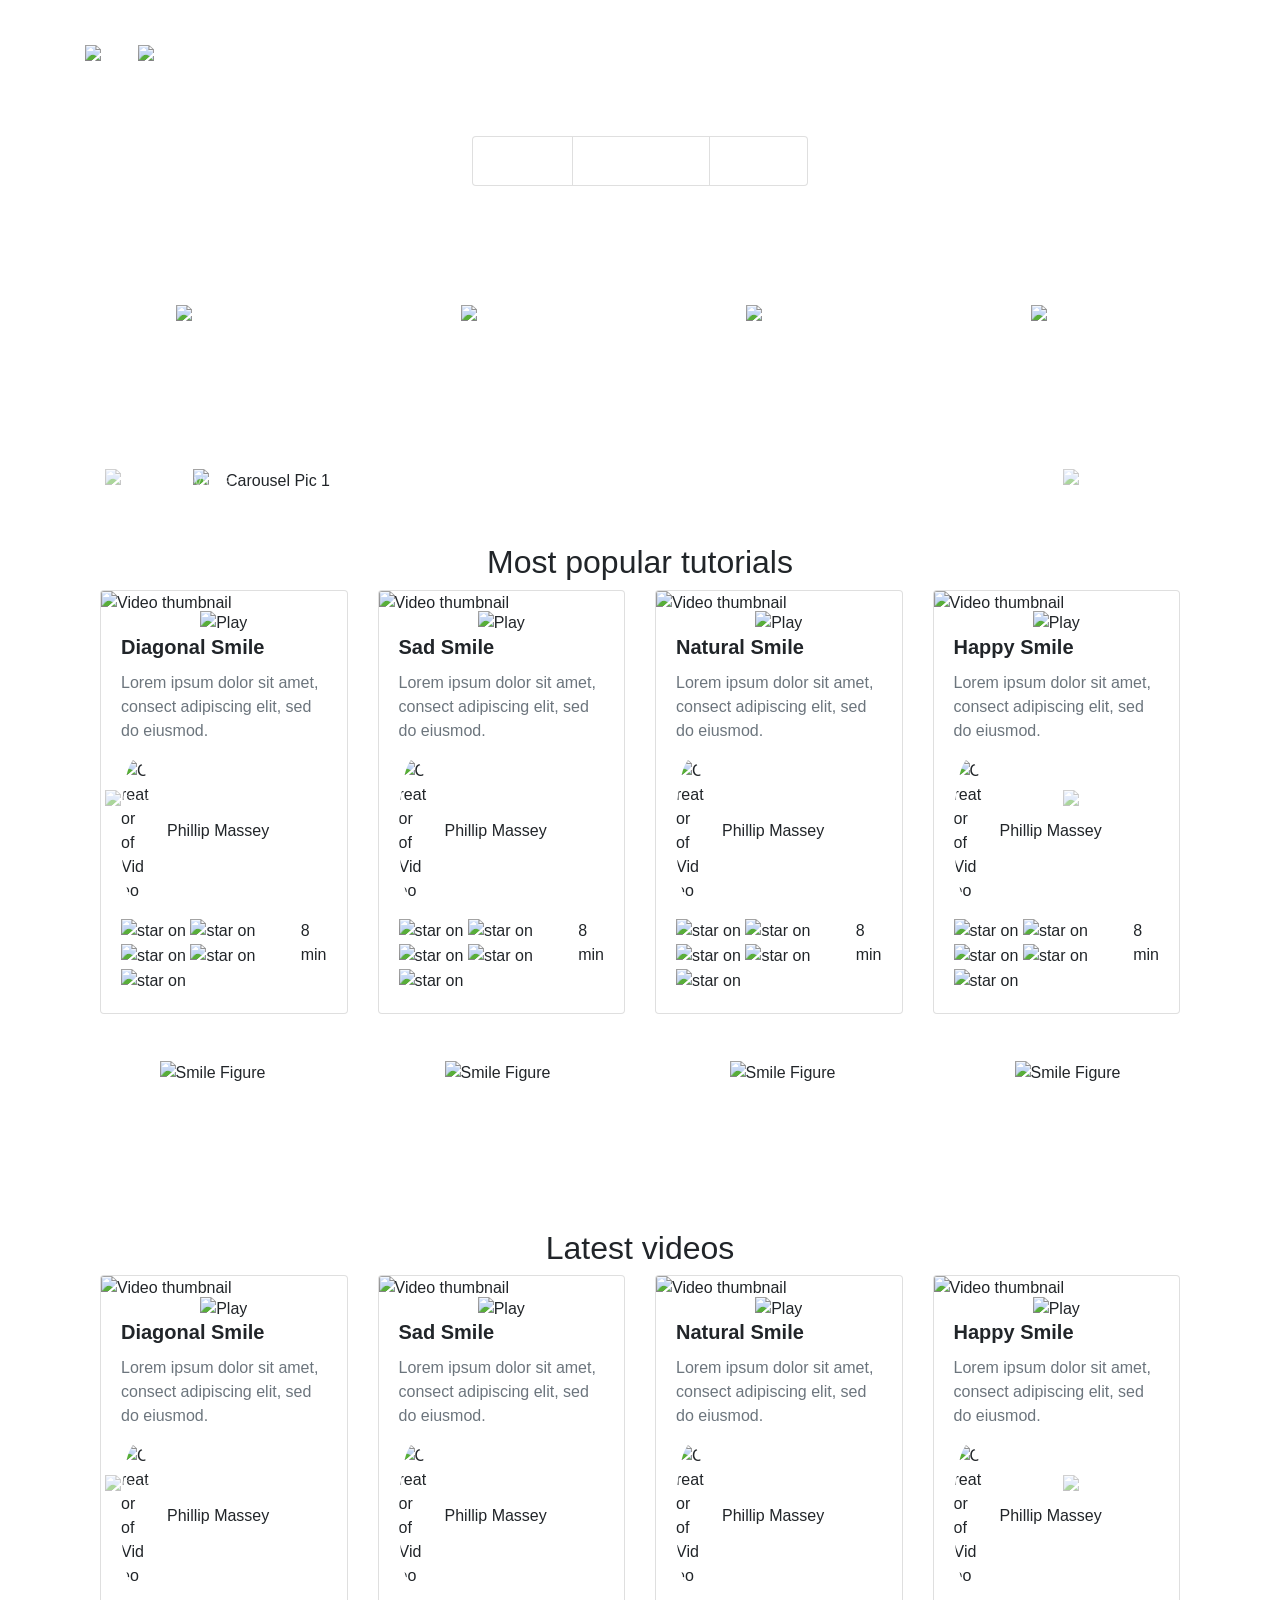
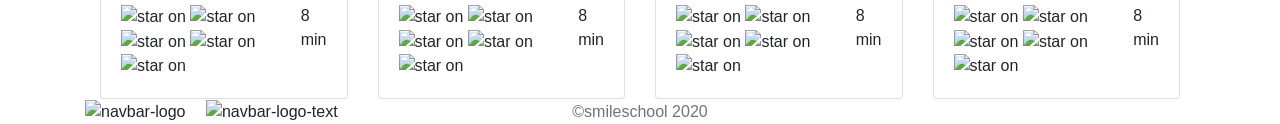
==== homepage.html @ 3b8c7488 "added scripts.js and loader" ====
<!DOCTYPE html>
<html lang="en">
  <head>
    <meta charset="UTF-8" />
    <meta name="viewport" content="width=device-width, initial-scale=1.0" />
    <title>holberton-smiling</title>
    <!-- Custom and Font Styles  -->
    <link rel="stylesheet" href="styles.css" />
    <link rel="stylesheet" href="font-style.css" />
    <link rel="icon" href="images/favicon.ico" type="image/x-icon" />
    <!-- Google Fonts -->
    <link
      href="https://fonts.googleapis.com/css?family=Source+Sans+Pro&display=swap"
      rel="stylesheet"
    />
    <link
      href="https://fonts.googleapis.com/css?family=Coiny&display=swap"
      rel="stylesheet"
    />

    <!-- Bootstrap -->
    <script
      src="https://code.jquery.com/jquery-3.4.1.min.js"
      integrity="sha256-CSXorXvZcTkaix6Yvo6HppcZGetbYMGWSFlBw8HfCJo="
      crossorigin="anonymous"
    ></script>
    <script
      src="https://stackpath.bootstrapcdn.com/bootstrap/4.4.1/js/bootstrap.min.js"
      integrity="sha384-wfSDF2E50Y2D1uUdj0O3uMBJnjuUD4Ih7YwaYd1iqfktj0Uod8GCExl3Og8ifwB6"
      crossorigin="anonymous"
    ></script>
    <script
      src="https://cdnjs.cloudflare.com/ajax/libs/popper.js/1.12.9/umd/popper.min.js"
      integrity="sha384-ApNbgh9B+Y1QKtv3Rn7W3mgPxhU9K/ScQsAP7hUibX39j7fakFPskvXusvfa0b4Q"
      crossorigin="anonymous"
    ></script>
    <script
      src="sripts.js"
    ></script>

    <link
      rel="stylesheet"
      href="https://stackpath.bootstrapcdn.com/bootstrap/4.4.1/css/bootstrap.min.css"
      integrity="sha384-Vkoo8x4CGsO3+Hhxv8T/Q5PaXtkKtu6ug5TOeNV6gBiFeWPGFN9MuhOf23Q9Ifjh"
      crossorigin="anonymous"
    />
  </head>
  <body class="body">
    <header class="header">
      <div class="container">
        <nav class="navbar navbar-expand-sm navbar-dark pt-4 px-0">
          <button
            class="navbar-toggler border-0 align-self-start mt-3"
            type="button"
            data-toggle="collapse"
            data-target="#navbarNav"
            aria-controls="navbarNav"
            aria-expanded="false"
            aria-label="Toggle navigation"
          >
            <span class="navbar-line1"></span>
            <span class="navbar-line2 my-1"></span>
            <span class="navbar-line3"></span>
          </button>
          <a
            class="navbar-brand mx-auto d-flex flex-column flex-sm-row align-items-center mt-3"
            href="homepage.html"
          >
            <img
              src="images/smile_off.png"
              alt="navbar-logo"
              width="37px"
              class="mr-4 mb-3 mb-sm-0 mr-sm-3 img-fluid"
            />
            <img
              src="images/logo.png"
              alt="navbar-logo-text"
              width="114px"
              class="mr-4 img-fluid"
            />
          </a>
          <div class="collapse navbar-collapse text-center mt-3" id="navbarNav">
            <ul class="navbar-nav ml-auto font-weight-bold">
              <li class="nav-item">
                <a class="nav-link text-white px-1" href="courses.html"
                  >COURSES</a
                >
              </li>
              <li class="nav-item px-0 px-sm-5 py-2 py-sm-0">
                <a class="nav-link text-white px-1" href="pricing.html"
                  >PRICING</a
                >
              </li>
              <li class="nav-item">
                <a class="nav-link text-white px-1" href="#">LOGIN</a>
              </li>
            </ul>
          </div>
        </nav>

        <section class="hero text-center text-white">
          <h1 class="font-weight-bold my-0">Get schooled</h1>
          <ul
            class="list-group list-group-horizontal justify-content-center font-weight-bold pb-4"
          >
            <li class="list-group-item">SMILES</li>
            <li class="list-group-item px-5">GRIN</li>
            <li class="list-group-item">LAUGH</li>
          </ul>
          <button class="btn btn-smile text-white mt-3">
            REGISTER FOR FREE
          </button>
          <p class="hero-learn font-weight-bold">
            <span>Learn</span> from the pros
          </p>
          <div class="row pros">
            <div class="col-6 col-md-3 pro1">
              <img src="images/profile_1.jpg" alt="profile 1" />
              <h3>Phillip Massey</h3>
              <span>« Smile of the year »</span>
              <span>2018 - 2019</span>
            </div>
            <div class="col-6 col-md-3 pro2">
              <img src="images/profile_2.jpg" alt="profile 2" />
              <h3>Nannie Lawrence</h3>
              <span>Best « little smile »</span>
              <span>2017</span>
            </div>
            <div class="col-6 col-md-3 pro3">
              <img src="images/profile_3.jpg" alt="profile 3" />
              <h3>Bruce Walters</h3>
              <span>Best « Friend Smile »</span>
              <span>live performance 2019</span>
            </div>
            <div class="col-6 col-md-3 pro4">
              <img src="images/profile_4.jpg" alt="profile 4" />
              <h3>Henry Hughes</h3>
              <span>« 24h smiles » winner</span>
              <span>2016 - 2019</span>
            </div>
          </div>
        </section>
      </div>
    </header>
    <main class="main">
      <section class="quotes section d-flex align-items-center">
        <div class="container">
          <div class="loader"></div>
          <div
            id="carouselExampleControls"
            class="carousel slide"
            data-ride="carousel"
          >
            <div class="carousel-inner">
              <div class="carousel-item active">
                <div class="row mx-auto align-items-center">
                  <div class="col-12 col-sm-2 col-lg-2 offset-lg-1 text-center">
                    <img
                      src="images/profile_5.jpg"
                      class="d-block align-self-center"
                      alt="Carousel Pic 1"
                    />
                  </div>
                  <div class="col-12 col-sm-7 offset-sm-2 col-lg-9 offset-lg-0">
                    <div class="quote-text">
                      <p class="text-white">
                        « Those tutorials are concise and go straight to the
                        point. I can’t think of a better place to learn smiling.
                        And it’s so fun!
                      </p>
                      <h4 class="text-white font-weight-bold">Person Name</h4>
                      <span class="text-white">weather presenter</span>
                    </div>
                  </div>
                </div>
              </div>
              <div class="carousel-item">
                <div class="row mx-auto align-items-center">
                  <div class="col-12 col-sm-2 col-lg-2 offset-lg-1 text-center">
                    <img
                      src="images/profile_5.jpg"
                      class="d-block align-self-center"
                      alt="Carousel Pic 1"
                    />
                  </div>
                  <div class="col-12 col-sm-7 offset-sm-2 col-lg-9 offset-lg-0">
                    <div class="quote-text">
                      <p class="text-white">
                        « Those tutorials are concise and go straight to the
                        point. I can’t think of a better place to learn smiling.
                        And it’s so fun!
                      </p>
                      <h4 class="text-white font-weight-bold">Person Name</h4>
                      <span class="text-white">weather presenter</span>
                    </div>
                  </div>
                </div>
              </div>
              <div class="carousel-item">
                <div class="row mx-auto align-items-center">
                  <div class="col-12 col-sm-2 col-lg-2 offset-lg-1 text-center">
                    <img
                      src="images/profile_5.jpg"
                      class="d-block align-self-center"
                      alt="Carousel Pic 1"
                    />
                  </div>
                  <div class="col-12 col-sm-7 offset-sm-2 col-lg-9 offset-lg-0">
                    <div class="quote-text">
                      <p class="text-white">
                        « Those tutorials are concise and go straight to the
                        point. I can’t think of a better place to learn smiling.
                        And it’s so fun!
                      </p>
                      <h4 class="text-white font-weight-bold">Person Name</h4>
                      <span class="text-white">weather presenter</span>
                    </div>
                  </div>
                </div>
              </div>
            </div>
            <a
              class="carousel-control-prev arrow-left"
              href="#carouselExampleControls"
              role="button"
              data-slide="prev"
            >
              <img
                src="images/arrow_white_left.png"
                alt="Quote Previous"
                aria-hidden="true"
              />
              <span class="sr-only">Previous</span>
            </a>
            <a
              class="carousel-control-next arrow-right"
              href="#carouselExampleControls"
              role="button"
              data-slide="next"
            >
              <img
                src="images/arrow_white_right.png"
                alt="Quote Next"
                aria-hidden="true"
              />
              <span class="sr-only">Next</span>
            </a>
          </div>
        </div>
      </section>
      <section class="popular section d-flex align-items-center">
        <div class="container">
          <header class="section-header">
            <h2 class="text-center">
              Most
              <span class="main-color">popular</span> tutorials
            </h2>
          </header>
          <div
            id="carouselExampleControls2"
            class="carousel slide"
            data-ride="carousel"
          >
            <div class="carousel-inner">
              <div class="carousel-item active">
                <div class="row align-items-center mx-auto">
                  <div
                    class="col-12 col-sm-6 col-md-6 col-lg-3 d-flex justify-content-center justify-content-md-end justify-content-lg-center"
                  >
                    <div class="card">
                      <img
                        src="images/thumbnail_4.jpg"
                        class="card-img-top"
                        alt="Video thumbnail"
                      />
                      <div class="card-img-overlay text-center">
                        <img
                          src="images/play.png"
                          alt="Play"
                          width="64px"
                          class="align-self-center play-overlay"
                        />
                      </div>
                      <div class="card-body">
                        <h5 class="card-title font-weight-bold">
                          Diagonal Smile
                        </h5>
                        <p class="card-text text-muted">
                          Lorem ipsum dolor sit amet, consect adipiscing elit,
                          sed do eiusmod.
                        </p>
                        <div class="creator d-flex align-items-center">
                          <img
                            src="images/profile_1.jpg"
                            alt="Creator of
                            Video"
                            width="30px"
                            class="rounded-circle"
                          />
                          <h6 class="pl-3 m-0 main-color">Phillip Massey</h6>
                        </div>
                        <div class="info pt-3 d-flex justify-content-between">
                          <div class="rating">
                            <img
                              src="images/star_on.png"
                              alt="star on"
                              width="15px"
                            />
                            <img
                              src="images/star_on.png"
                              alt="star on"
                              width="15px"
                            />
                            <img
                              src="images/star_on.png"
                              alt="star on"
                              width="15px"
                            />
                            <img
                              src="images/star_on.png"
                              alt="star on"
                              width="15px"
                            />
                            <img
                              src="images/star_off.png"
                              alt="star on"
                              width="15px"
                            />
                          </div>
                          <span class="main-color">8 min</span>
                        </div>
                      </div>
                    </div>
                  </div>
                  <div
                    class="col-sm-6 col-md-6 col-lg-3 d-none d-sm-flex justify-content-md-start justify-content-lg-center"
                  >
                    <div class="card">
                      <img
                        src="images/thumbnail_3.jpg"
                        class="card-img-top"
                        alt="Video thumbnail"
                      />
                      <div class="card-img-overlay text-center">
                        <img
                          src="images/play.png"
                          alt="Play"
                          width="64px"
                          class="align-self-center play-overlay"
                        />
                      </div>
                      <div class="card-body">
                        <h5 class="card-title font-weight-bold">Sad Smile</h5>
                        <p class="card-text text-muted">
                          Lorem ipsum dolor sit amet, consect adipiscing elit,
                          sed do eiusmod.
                        </p>
                        <div class="creator d-flex align-items-center">
                          <img
                            src="images/profile_1.jpg"
                            alt="Creator of
                            Video"
                            width="30px"
                            class="rounded-circle"
                          />
                          <h6 class="pl-3 m-0 main-color">Phillip Massey</h6>
                        </div>
                        <div class="info pt-3 d-flex justify-content-between">
                          <div class="rating">
                            <img
                              src="images/star_on.png"
                              alt="star on"
                              width="15px"
                            />
                            <img
                              src="images/star_on.png"
                              alt="star on"
                              width="15px"
                            />
                            <img
                              src="images/star_on.png"
                              alt="star on"
                              width="15px"
                            />
                            <img
                              src="images/star_on.png"
                              alt="star on"
                              width="15px"
                            />
                            <img
                              src="images/star_off.png"
                              alt="star on"
                              width="15px"
                            />
                          </div>
                          <span class="main-color">8 min</span>
                        </div>
                      </div>
                    </div>
                  </div>
                  <div class="col-md-3 d-none d-lg-flex justify-content-center">
                    <div class="card">
                      <img
                        src="images/thumbnail_1.jpg"
                        class="card-img-top"
                        alt="Video thumbnail"
                      />
                      <div class="card-img-overlay text-center">
                        <img
                          src="images/play.png"
                          alt="Play"
                          width="64px"
                          class="align-self-center play-overlay"
                        />
                      </div>
                      <div class="card-body">
                        <h5 class="card-title font-weight-bold">
                          Natural Smile
                        </h5>
                        <p class="card-text text-muted">
                          Lorem ipsum dolor sit amet, consect adipiscing elit,
                          sed do eiusmod.
                        </p>
                        <div class="creator d-flex align-items-center">
                          <img
                            src="images/profile_1.jpg"
                            alt="Creator of
                            Video"
                            width="30px"
                            class="rounded-circle"
                          />
                          <h6 class="pl-3 m-0 main-color">Phillip Massey</h6>
                        </div>
                        <div class="info pt-3 d-flex justify-content-between">
                          <div class="rating">
                            <img
                              src="images/star_on.png"
                              alt="star on"
                              width="15px"
                            />
                            <img
                              src="images/star_on.png"
                              alt="star on"
                              width="15px"
                            />
                            <img
                              src="images/star_on.png"
                              alt="star on"
                              width="15px"
                            />
                            <img
                              src="images/star_on.png"
                              alt="star on"
                              width="15px"
                            />
                            <img
                              src="images/star_off.png"
                              alt="star on"
                              width="15px"
                            />
                          </div>
                          <span class="main-color">8 min</span>
                        </div>
                      </div>
                    </div>
                  </div>
                  <div class="col-md-3 d-none d-lg-flex justify-content-center">
                    <div class="card">
                      <img
                        src="images/thumbnail_2.jpg"
                        class="card-img-top"
                        alt="Video thumbnail"
                      />
                      <div class="card-img-overlay text-center">
                        <img
                          src="images/play.png"
                          alt="Play"
                          width="64px"
                          class="align-self-center play-overlay"
                        />
                      </div>
                      <div class="card-body">
                        <h5 class="card-title font-weight-bold">Happy Smile</h5>
                        <p class="card-text text-muted">
                          Lorem ipsum dolor sit amet, consect adipiscing elit,
                          sed do eiusmod.
                        </p>
                        <div class="creator d-flex align-items-center">
                          <img
                            src="images/profile_1.jpg"
                            alt="Creator of
                            Video"
                            width="30px"
                            class="rounded-circle"
                          />
                          <h6 class="pl-3 m-0 main-color">Phillip Massey</h6>
                        </div>
                        <div class="info pt-3 d-flex justify-content-between">
                          <div class="rating">
                            <img
                              src="images/star_on.png"
                              alt="star on"
                              width="15px"
                            />
                            <img
                              src="images/star_on.png"
                              alt="star on"
                              width="15px"
                            />
                            <img
                              src="images/star_on.png"
                              alt="star on"
                              width="15px"
                            />
                            <img
                              src="images/star_on.png"
                              alt="star on"
                              width="15px"
                            />
                            <img
                              src="images/star_off.png"
                              alt="star on"
                              width="15px"
                            />
                          </div>
                          <span class="main-color">8 min</span>
                        </div>
                      </div>
                    </div>
                  </div>
                </div>
              </div>
              <div class="carousel-item">
                <div class="row align-items-center mx-auto">
                  <div
                    class="col-12 col-sm-6 col-md-6 col-lg-3 d-flex justify-content-center justify-content-md-end justify-content-lg-center"
                  >
                    <div class="card">
                      <img
                        src="images/thumbnail_4.jpg"
                        class="card-img-top"
                        alt="Video thumbnail"
                      />
                      <div class="card-img-overlay text-center">
                        <img
                          src="images/play.png"
                          alt="Play"
                          width="64px"
                          class="align-self-center play-overlay"
                        />
                      </div>
                      <div class="card-body">
                        <h5 class="card-title font-weight-bold">
                          Diagonal Smile
                        </h5>
                        <p class="card-text text-muted">
                          Lorem ipsum dolor sit amet, consect adipiscing elit,
                          sed do eiusmod.
                        </p>
                        <div class="creator d-flex align-items-center">
                          <img
                            src="images/profile_1.jpg"
                            alt="Creator of
                            Video"
                            width="30px"
                            class="rounded-circle"
                          />
                          <h6 class="pl-3 m-0 main-color">Phillip Massey</h6>
                        </div>
                        <div class="info pt-3 d-flex justify-content-between">
                          <div class="rating">
                            <img
                              src="images/star_on.png"
                              alt="star on"
                              width="15px"
                            />
                            <img
                              src="images/star_on.png"
                              alt="star on"
                              width="15px"
                            />
                            <img
                              src="images/star_on.png"
                              alt="star on"
                              width="15px"
                            />
                            <img
                              src="images/star_on.png"
                              alt="star on"
                              width="15px"
                            />
                            <img
                              src="images/star_off.png"
                              alt="star on"
                              width="15px"
                            />
                          </div>
                          <span class="main-color">8 min</span>
                        </div>
                      </div>
                    </div>
                  </div>
                  <div
                    class="col-sm-6 col-md-6 col-lg-3 d-none d-sm-flex justify-content-md-start justify-content-lg-center"
                  >
                    <div class="card">
                      <img
                        src="images/thumbnail_3.jpg"
                        class="card-img-top"
                        alt="Video thumbnail"
                      />
                      <div class="card-img-overlay text-center">
                        <img
                          src="images/play.png"
                          alt="Play"
                          width="64px"
                          class="align-self-center play-overlay"
                        />
                      </div>
                      <div class="card-body">
                        <h5 class="card-title font-weight-bold">Sad Smile</h5>
                        <p class="card-text text-muted">
                          Lorem ipsum dolor sit amet, consect adipiscing elit,
                          sed do eiusmod.
                        </p>
                        <div class="creator d-flex align-items-center">
                          <img
                            src="images/profile_1.jpg"
                            alt="Creator of
                            Video"
                            width="30px"
                            class="rounded-circle"
                          />
                          <h6 class="pl-3 m-0 main-color">Phillip Massey</h6>
                        </div>
                        <div class="info pt-3 d-flex justify-content-between">
                          <div class="rating">
                            <img
                              src="images/star_on.png"
                              alt="star on"
                              width="15px"
                            />
                            <img
                              src="images/star_on.png"
                              alt="star on"
                              width="15px"
                            />
                            <img
                              src="images/star_on.png"
                              alt="star on"
                              width="15px"
                            />
                            <img
                              src="images/star_on.png"
                              alt="star on"
                              width="15px"
                            />
                            <img
                              src="images/star_off.png"
                              alt="star on"
                              width="15px"
                            />
                          </div>
                          <span class="main-color">8 min</span>
                        </div>
                      </div>
                    </div>
                  </div>
                  <div class="col-md-3 d-none d-lg-flex justify-content-center">
                    <div class="card">
                      <img
                        src="images/thumbnail_1.jpg"
                        class="card-img-top"
                        alt="Video thumbnail"
                      />
                      <div class="card-img-overlay text-center">
                        <img
                          src="images/play.png"
                          alt="Play"
                          width="64px"
                          class="align-self-center play-overlay"
                        />
                      </div>
                      <div class="card-body">
                        <h5 class="card-title font-weight-bold">
                          Natural Smile
                        </h5>
                        <p class="card-text text-muted">
                          Lorem ipsum dolor sit amet, consect adipiscing elit,
                          sed do eiusmod.
                        </p>
                        <div class="creator d-flex align-items-center">
                          <img
                            src="images/profile_1.jpg"
                            alt="Creator of
                            Video"
                            width="30px"
                            class="rounded-circle"
                          />
                          <h6 class="pl-3 m-0 main-color">Phillip Massey</h6>
                        </div>
                        <div class="info pt-3 d-flex justify-content-between">
                          <div class="rating">
                            <img
                              src="images/star_on.png"
                              alt="star on"
                              width="15px"
                            />
                            <img
                              src="images/star_on.png"
                              alt="star on"
                              width="15px"
                            />
                            <img
                              src="images/star_on.png"
                              alt="star on"
                              width="15px"
                            />
                            <img
                              src="images/star_on.png"
                              alt="star on"
                              width="15px"
                            />
                            <img
                              src="images/star_off.png"
                              alt="star on"
                              width="15px"
                            />
                          </div>
                          <span class="main-color">8 min</span>
                        </div>
                      </div>
                    </div>
                  </div>
                  <div class="col-md-3 d-none d-lg-flex justify-content-center">
                    <div class="card">
                      <img
                        src="images/thumbnail_2.jpg"
                        class="card-img-top"
                        alt="Video thumbnail"
                      />
                      <div class="card-img-overlay text-center">
                        <img
                          src="images/play.png"
                          alt="Play"
                          width="64px"
                          class="align-self-center play-overlay"
                        />
                      </div>
                      <div class="card-body">
                        <h5 class="card-title font-weight-bold">Happy Smile</h5>
                        <p class="card-text text-muted">
                          Lorem ipsum dolor sit amet, consect adipiscing elit,
                          sed do eiusmod.
                        </p>
                        <div class="creator d-flex align-items-center">
                          <img
                            src="images/profile_1.jpg"
                            alt="Creator of
                            Video"
                            width="30px"
                            class="rounded-circle"
                          />
                          <h6 class="pl-3 m-0 main-color">Phillip Massey</h6>
                        </div>
                        <div class="info pt-3 d-flex justify-content-between">
                          <div class="rating">
                            <img
                              src="images/star_on.png"
                              alt="star on"
                              width="15px"
                            />
                            <img
                              src="images/star_on.png"
                              alt="star on"
                              width="15px"
                            />
                            <img
                              src="images/star_on.png"
                              alt="star on"
                              width="15px"
                            />
                            <img
                              src="images/star_on.png"
                              alt="star on"
                              width="15px"
                            />
                            <img
                              src="images/star_off.png"
                              alt="star on"
                              width="15px"
                            />
                          </div>
                          <span class="main-color">8 min</span>
                        </div>
                      </div>
                    </div>
                  </div>
                </div>
              </div>
              <div class="carousel-item">
                <div class="row align-items-center mx-auto">
                  <div
                    class="col-12 col-sm-6 col-md-6 col-lg-3 d-flex justify-content-center justify-content-md-end justify-content-lg-center"
                  >
                    <div class="card">
                      <img
                        src="images/thumbnail_4.jpg"
                        class="card-img-top"
                        alt="Video thumbnail"
                      />
                      <div class="card-img-overlay text-center">
                        <img
                          src="images/play.png"
                          alt="Play"
                          width="64px"
                          class="align-self-center play-overlay"
                        />
                      </div>
                      <div class="card-body">
                        <h5 class="card-title font-weight-bold">
                          Diagonal Smile
                        </h5>
                        <p class="card-text text-muted">
                          Lorem ipsum dolor sit amet, consect adipiscing elit,
                          sed do eiusmod.
                        </p>
                        <div class="creator d-flex align-items-center">
                          <img
                            src="images/profile_1.jpg"
                            alt="Creator of
                            Video"
                            width="30px"
                            class="rounded-circle"
                          />
                          <h6 class="pl-3 m-0 main-color">Phillip Massey</h6>
                        </div>
                        <div class="info pt-3 d-flex justify-content-between">
                          <div class="rating">
                            <img
                              src="images/star_on.png"
                              alt="star on"
                              width="15px"
                            />
                            <img
                              src="images/star_on.png"
                              alt="star on"
                              width="15px"
                            />
                            <img
                              src="images/star_on.png"
                              alt="star on"
                              width="15px"
                            />
                            <img
                              src="images/star_on.png"
                              alt="star on"
                              width="15px"
                            />
                            <img
                              src="images/star_off.png"
                              alt="star on"
                              width="15px"
                            />
                          </div>
                          <span class="main-color">8 min</span>
                        </div>
                      </div>
                    </div>
                  </div>
                  <div
                    class="col-sm-6 col-md-6 col-lg-3 d-none d-sm-flex justify-content-md-start justify-content-lg-center"
                  >
                    <div class="card">
                      <img
                        src="images/thumbnail_3.jpg"
                        class="card-img-top"
                        alt="Video thumbnail"
                      />
                      <div class="card-img-overlay text-center">
                        <img
                          src="images/play.png"
                          alt="Play"
                          width="64px"
                          class="align-self-center play-overlay"
                        />
                      </div>
                      <div class="card-body">
                        <h5 class="card-title font-weight-bold">Sad Smile</h5>
                        <p class="card-text text-muted">
                          Lorem ipsum dolor sit amet, consect adipiscing elit,
                          sed do eiusmod.
                        </p>
                        <div class="creator d-flex align-items-center">
                          <img
                            src="images/profile_1.jpg"
                            alt="Creator of
                            Video"
                            width="30px"
                            class="rounded-circle"
                          />
                          <h6 class="pl-3 m-0 main-color">Phillip Massey</h6>
                        </div>
                        <div class="info pt-3 d-flex justify-content-between">
                          <div class="rating">
                            <img
                              src="images/star_on.png"
                              alt="star on"
                              width="15px"
                            />
                            <img
                              src="images/star_on.png"
                              alt="star on"
                              width="15px"
                            />
                            <img
                              src="images/star_on.png"
                              alt="star on"
                              width="15px"
                            />
                            <img
                              src="images/star_on.png"
                              alt="star on"
                              width="15px"
                            />
                            <img
                              src="images/star_off.png"
                              alt="star on"
                              width="15px"
                            />
                          </div>
                          <span class="main-color">8 min</span>
                        </div>
                      </div>
                    </div>
                  </div>
                  <div class="col-md-3 d-none d-lg-flex justify-content-center">
                    <div class="card">
                      <img
                        src="images/thumbnail_1.jpg"
                        class="card-img-top"
                        alt="Video thumbnail"
                      />
                      <div class="card-img-overlay text-center">
                        <img
                          src="images/play.png"
                          alt="Play"
                          width="64px"
                          class="align-self-center play-overlay"
                        />
                      </div>
                      <div class="card-body">
                        <h5 class="card-title font-weight-bold">
                          Natural Smile
                        </h5>
                        <p class="card-text text-muted">
                          Lorem ipsum dolor sit amet, consect adipiscing elit,
                          sed do eiusmod.
                        </p>
                        <div class="creator d-flex align-items-center">
                          <img
                            src="images/profile_1.jpg"
                            alt="Creator of
                            Video"
                            width="30px"
                            class="rounded-circle"
                          />
                          <h6 class="pl-3 m-0 main-color">Phillip Massey</h6>
                        </div>
                        <div class="info pt-3 d-flex justify-content-between">
                          <div class="rating">
                            <img
                              src="images/star_on.png"
                              alt="star on"
                              width="15px"
                            />
                            <img
                              src="images/star_on.png"
                              alt="star on"
                              width="15px"
                            />
                            <img
                              src="images/star_on.png"
                              alt="star on"
                              width="15px"
                            />
                            <img
                              src="images/star_on.png"
                              alt="star on"
                              width="15px"
                            />
                            <img
                              src="images/star_off.png"
                              alt="star on"
                              width="15px"
                            />
                          </div>
                          <span class="main-color">8 min</span>
                        </div>
                      </div>
                    </div>
                  </div>
                  <div class="col-md-3 d-none d-lg-flex justify-content-center">
                    <div class="card">
                      <img
                        src="images/thumbnail_2.jpg"
                        class="card-img-top"
                        alt="Video thumbnail"
                      />
                      <div class="card-img-overlay text-center">
                        <img
                          src="images/play.png"
                          alt="Play"
                          width="64px"
                          class="align-self-center play-overlay"
                        />
                      </div>
                      <div class="card-body">
                        <h5 class="card-title font-weight-bold">Happy Smile</h5>
                        <p class="card-text text-muted">
                          Lorem ipsum dolor sit amet, consect adipiscing elit,
                          sed do eiusmod.
                        </p>
                        <div class="creator d-flex align-items-center">
                          <img
                            src="images/profile_1.jpg"
                            alt="Creator of
                            Video"
                            width="30px"
                            class="rounded-circle"
                          />
                          <h6 class="pl-3 m-0 main-color">Phillip Massey</h6>
                        </div>
                        <div class="info pt-3 d-flex justify-content-between">
                          <div class="rating">
                            <img
                              src="images/star_on.png"
                              alt="star on"
                              width="15px"
                            />
                            <img
                              src="images/star_on.png"
                              alt="star on"
                              width="15px"
                            />
                            <img
                              src="images/star_on.png"
                              alt="star on"
                              width="15px"
                            />
                            <img
                              src="images/star_on.png"
                              alt="star on"
                              width="15px"
                            />
                            <img
                              src="images/star_off.png"
                              alt="star on"
                              width="15px"
                            />
                          </div>
                          <span class="main-color">8 min</span>
                        </div>
                      </div>
                    </div>
                  </div>
                </div>
              </div>
            </div>
            <a
              class="carousel-control-prev arrow-left"
              href="#carouselExampleControls2"
              role="button"
              data-slide="prev"
            >
              <img
                src="images/arrow_black_left.png"
                alt="Quote Previous"
                aria-hidden="true"
              />
              <span class="sr-only">Previous</span>
            </a>
            <a
              class="carousel-control-next arrow-right"
              href="#carouselExampleControls2"
              role="button"
              data-slide="next"
            >
              <img
                src="images/arrow_black_right.png"
                alt="Quote Next"
                aria-hidden="true"
              />
              <span class="sr-only">Next</span>
            </a>
          </div>
        </div>
      </section>
      <section class="smiles section">
        <div class="container">
          <header class="section-header">
            <h2 class="text-center text-white">
              <span class="main-color">Free</span> membership
            </h2>
          </header>
          <div class="row">
            <div class="col-12 col-sm-6 col-lg-3 text-center smile1">
              <img
                src="images/smile_on.png"
                alt="Smile Figure"
                class=""
                width="45px"
              />
              <div class="description text-white">
                <h3>Lorem Ipsum</h3>
                <p>Lorem ipsum dolor sit amet, consectetur adipiscing elit.</p>
              </div>
            </div>
            <div class="col-12 col-sm-6 col-lg-3 text-center smile2">
              <img
                src="images/smile_on.png"
                alt="Smile Figure"
                class=""
                width="45px"
              />
              <div class="description text-white">
                <h3>Lorem Ipsum</h3>
                <p>Lorem ipsum dolor sit amet, consectetur adipiscing elit.</p>
              </div>
            </div>
            <div class="col-12 col-sm-6 col-lg-3 text-center smile3">
              <img
                src="images/smile_on.png"
                alt="Smile Figure"
                class=""
                width="45px"
              />
              <div class="description text-white">
                <h3>Lorem Ipsum</h3>
                <p>Lorem ipsum dolor sit amet, consectetur adipiscing elit.</p>
              </div>
            </div>
            <div class="col-12 col-sm-6 col-lg-3 text-center smile4">
              <img
                src="images/smile_on.png"
                alt="Smile Figure"
                class=""
                width="45px"
              />
              <div class="description text-white">
                <h3>Lorem Ipsum</h3>
                <p>Lorem ipsum dolor sit amet, consectetur adipiscing elit.</p>
              </div>
            </div>
          </div>
          <div class="register-btn d-flex justify-content-center">
            <button class="btn btn-smile text-white">REGISTER FOR FREE</button>
          </div>
        </div>
      </section>
      <section class="popular section d-flex align-items-center">
        <div class="container">
          <header class="section-header">
            <h2 class="text-center">
              <span class="main-color">Latest</span> videos
            </h2>
          </header>
          <div
            id="carouselExampleControls3"
            class="carousel slide"
            data-ride="carousel"
          >
            <div class="carousel-inner">
              <div class="carousel-item active">
                <div class="row align-items-center mx-auto">
                  <div
                    class="col-12 col-sm-6 col-md-6 col-lg-3 d-flex justify-content-center justify-content-md-end justify-content-lg-center"
                  >
                    <div class="card">
                      <img
                        src="images/thumbnail_4.jpg"
                        class="card-img-top"
                        alt="Video thumbnail"
                      />
                      <div class="card-img-overlay text-center">
                        <img
                          src="images/play.png"
                          alt="Play"
                          width="64px"
                          class="align-self-center play-overlay"
                        />
                      </div>
                      <div class="card-body">
                        <h5 class="card-title font-weight-bold">
                          Diagonal Smile
                        </h5>
                        <p class="card-text text-muted">
                          Lorem ipsum dolor sit amet, consect adipiscing elit,
                          sed do eiusmod.
                        </p>
                        <div class="creator d-flex align-items-center">
                          <img
                            src="images/profile_1.jpg"
                            alt="Creator of
                            Video"
                            width="30px"
                            class="rounded-circle"
                          />
                          <h6 class="pl-3 m-0 main-color">Phillip Massey</h6>
                        </div>
                        <div class="info pt-3 d-flex justify-content-between">
                          <div class="rating">
                            <img
                              src="images/star_on.png"
                              alt="star on"
                              width="15px"
                            />
                            <img
                              src="images/star_on.png"
                              alt="star on"
                              width="15px"
                            />
                            <img
                              src="images/star_on.png"
                              alt="star on"
                              width="15px"
                            />
                            <img
                              src="images/star_on.png"
                              alt="star on"
                              width="15px"
                            />
                            <img
                              src="images/star_off.png"
                              alt="star on"
                              width="15px"
                            />
                          </div>
                          <span class="main-color">8 min</span>
                        </div>
                      </div>
                    </div>
                  </div>
                  <div
                    class="col-sm-6 col-md-6 col-lg-3 d-none d-sm-flex justify-content-md-start justify-content-lg-center"
                  >
                    <div class="card">
                      <img
                        src="images/thumbnail_3.jpg"
                        class="card-img-top"
                        alt="Video thumbnail"
                      />
                      <div class="card-img-overlay text-center">
                        <img
                          src="images/play.png"
                          alt="Play"
                          width="64px"
                          class="align-self-center play-overlay"
                        />
                      </div>
                      <div class="card-body">
                        <h5 class="card-title font-weight-bold">Sad Smile</h5>
                        <p class="card-text text-muted">
                          Lorem ipsum dolor sit amet, consect adipiscing elit,
                          sed do eiusmod.
                        </p>
                        <div class="creator d-flex align-items-center">
                          <img
                            src="images/profile_1.jpg"
                            alt="Creator of
                            Video"
                            width="30px"
                            class="rounded-circle"
                          />
                          <h6 class="pl-3 m-0 main-color">Phillip Massey</h6>
                        </div>
                        <div class="info pt-3 d-flex justify-content-between">
                          <div class="rating">
                            <img
                              src="images/star_on.png"
                              alt="star on"
                              width="15px"
                            />
                            <img
                              src="images/star_on.png"
                              alt="star on"
                              width="15px"
                            />
                            <img
                              src="images/star_on.png"
                              alt="star on"
                              width="15px"
                            />
                            <img
                              src="images/star_on.png"
                              alt="star on"
                              width="15px"
                            />
                            <img
                              src="images/star_off.png"
                              alt="star on"
                              width="15px"
                            />
                          </div>
                          <span class="main-color">8 min</span>
                        </div>
                      </div>
                    </div>
                  </div>
                  <div class="col-md-3 d-none d-lg-flex justify-content-center">
                    <div class="card">
                      <img
                        src="images/thumbnail_1.jpg"
                        class="card-img-top"
                        alt="Video thumbnail"
                      />
                      <div class="card-img-overlay text-center">
                        <img
                          src="images/play.png"
                          alt="Play"
                          width="64px"
                          class="align-self-center play-overlay"
                        />
                      </div>
                      <div class="card-body">
                        <h5 class="card-title font-weight-bold">
                          Natural Smile
                        </h5>
                        <p class="card-text text-muted">
                          Lorem ipsum dolor sit amet, consect adipiscing elit,
                          sed do eiusmod.
                        </p>
                        <div class="creator d-flex align-items-center">
                          <img
                            src="images/profile_1.jpg"
                            alt="Creator of
                            Video"
                            width="30px"
                            class="rounded-circle"
                          />
                          <h6 class="pl-3 m-0 main-color">Phillip Massey</h6>
                        </div>
                        <div class="info pt-3 d-flex justify-content-between">
                          <div class="rating">
                            <img
                              src="images/star_on.png"
                              alt="star on"
                              width="15px"
                            />
                            <img
                              src="images/star_on.png"
                              alt="star on"
                              width="15px"
                            />
                            <img
                              src="images/star_on.png"
                              alt="star on"
                              width="15px"
                            />
                            <img
                              src="images/star_on.png"
                              alt="star on"
                              width="15px"
                            />
                            <img
                              src="images/star_off.png"
                              alt="star on"
                              width="15px"
                            />
                          </div>
                          <span class="main-color">8 min</span>
                        </div>
                      </div>
                    </div>
                  </div>
                  <div class="col-md-3 d-none d-lg-flex justify-content-center">
                    <div class="card">
                      <img
                        src="images/thumbnail_2.jpg"
                        class="card-img-top"
                        alt="Video thumbnail"
                      />
                      <div class="card-img-overlay text-center">
                        <img
                          src="images/play.png"
                          alt="Play"
                          width="64px"
                          class="align-self-center play-overlay"
                        />
                      </div>
                      <div class="card-body">
                        <h5 class="card-title font-weight-bold">Happy Smile</h5>
                        <p class="card-text text-muted">
                          Lorem ipsum dolor sit amet, consect adipiscing elit,
                          sed do eiusmod.
                        </p>
                        <div class="creator d-flex align-items-center">
                          <img
                            src="images/profile_1.jpg"
                            alt="Creator of
                            Video"
                            width="30px"
                            class="rounded-circle"
                          />
                          <h6 class="pl-3 m-0 main-color">Phillip Massey</h6>
                        </div>
                        <div class="info pt-3 d-flex justify-content-between">
                          <div class="rating">
                            <img
                              src="images/star_on.png"
                              alt="star on"
                              width="15px"
                            />
                            <img
                              src="images/star_on.png"
                              alt="star on"
                              width="15px"
                            />
                            <img
                              src="images/star_on.png"
                              alt="star on"
                              width="15px"
                            />
                            <img
                              src="images/star_on.png"
                              alt="star on"
                              width="15px"
                            />
                            <img
                              src="images/star_off.png"
                              alt="star on"
                              width="15px"
                            />
                          </div>
                          <span class="main-color">8 min</span>
                        </div>
                      </div>
                    </div>
                  </div>
                </div>
              </div>
              <div class="carousel-item">
                <div class="row align-items-center mx-auto">
                  <div
                    class="col-12 col-sm-6 col-md-6 col-lg-3 d-flex justify-content-center justify-content-md-end justify-content-lg-center"
                  >
                    <div class="card">
                      <img
                        src="images/thumbnail_4.jpg"
                        class="card-img-top"
                        alt="Video thumbnail"
                      />
                      <div class="card-img-overlay text-center">
                        <img
                          src="images/play.png"
                          alt="Play"
                          width="64px"
                          class="align-self-center play-overlay"
                        />
                      </div>
                      <div class="card-body">
                        <h5 class="card-title font-weight-bold">
                          Diagonal Smile
                        </h5>
                        <p class="card-text text-muted">
                          Lorem ipsum dolor sit amet, consect adipiscing elit,
                          sed do eiusmod.
                        </p>
                        <div class="creator d-flex align-items-center">
                          <img
                            src="images/profile_1.jpg"
                            alt="Creator of
                            Video"
                            width="30px"
                            class="rounded-circle"
                          />
                          <h6 class="pl-3 m-0 main-color">Phillip Massey</h6>
                        </div>
                        <div class="info pt-3 d-flex justify-content-between">
                          <div class="rating">
                            <img
                              src="images/star_on.png"
                              alt="star on"
                              width="15px"
                            />
                            <img
                              src="images/star_on.png"
                              alt="star on"
                              width="15px"
                            />
                            <img
                              src="images/star_on.png"
                              alt="star on"
                              width="15px"
                            />
                            <img
                              src="images/star_on.png"
                              alt="star on"
                              width="15px"
                            />
                            <img
                              src="images/star_off.png"
                              alt="star on"
                              width="15px"
                            />
                          </div>
                          <span class="main-color">8 min</span>
                        </div>
                      </div>
                    </div>
                  </div>
                  <div
                    class="col-sm-6 col-md-6 col-lg-3 d-none d-sm-flex justify-content-md-start justify-content-lg-center"
                  >
                    <div class="card">
                      <img
                        src="images/thumbnail_3.jpg"
                        class="card-img-top"
                        alt="Video thumbnail"
                      />
                      <div class="card-img-overlay text-center">
                        <img
                          src="images/play.png"
                          alt="Play"
                          width="64px"
                          class="align-self-center play-overlay"
                        />
                      </div>
                      <div class="card-body">
                        <h5 class="card-title font-weight-bold">Sad Smile</h5>
                        <p class="card-text text-muted">
                          Lorem ipsum dolor sit amet, consect adipiscing elit,
                          sed do eiusmod.
                        </p>
                        <div class="creator d-flex align-items-center">
                          <img
                            src="images/profile_1.jpg"
                            alt="Creator of
                            Video"
                            width="30px"
                            class="rounded-circle"
                          />
                          <h6 class="pl-3 m-0 main-color">Phillip Massey</h6>
                        </div>
                        <div class="info pt-3 d-flex justify-content-between">
                          <div class="rating">
                            <img
                              src="images/star_on.png"
                              alt="star on"
                              width="15px"
                            />
                            <img
                              src="images/star_on.png"
                              alt="star on"
                              width="15px"
                            />
                            <img
                              src="images/star_on.png"
                              alt="star on"
                              width="15px"
                            />
                            <img
                              src="images/star_on.png"
                              alt="star on"
                              width="15px"
                            />
                            <img
                              src="images/star_off.png"
                              alt="star on"
                              width="15px"
                            />
                          </div>
                          <span class="main-color">8 min</span>
                        </div>
                      </div>
                    </div>
                  </div>
                  <div class="col-md-3 d-none d-lg-flex justify-content-center">
                    <div class="card">
                      <img
                        src="images/thumbnail_1.jpg"
                        class="card-img-top"
                        alt="Video thumbnail"
                      />
                      <div class="card-img-overlay text-center">
                        <img
                          src="images/play.png"
                          alt="Play"
                          width="64px"
                          class="align-self-center play-overlay"
                        />
                      </div>
                      <div class="card-body">
                        <h5 class="card-title font-weight-bold">
                          Natural Smile
                        </h5>
                        <p class="card-text text-muted">
                          Lorem ipsum dolor sit amet, consect adipiscing elit,
                          sed do eiusmod.
                        </p>
                        <div class="creator d-flex align-items-center">
                          <img
                            src="images/profile_1.jpg"
                            alt="Creator of
                            Video"
                            width="30px"
                            class="rounded-circle"
                          />
                          <h6 class="pl-3 m-0 main-color">Phillip Massey</h6>
                        </div>
                        <div class="info pt-3 d-flex justify-content-between">
                          <div class="rating">
                            <img
                              src="images/star_on.png"
                              alt="star on"
                              width="15px"
                            />
                            <img
                              src="images/star_on.png"
                              alt="star on"
                              width="15px"
                            />
                            <img
                              src="images/star_on.png"
                              alt="star on"
                              width="15px"
                            />
                            <img
                              src="images/star_on.png"
                              alt="star on"
                              width="15px"
                            />
                            <img
                              src="images/star_off.png"
                              alt="star on"
                              width="15px"
                            />
                          </div>
                          <span class="main-color">8 min</span>
                        </div>
                      </div>
                    </div>
                  </div>
                  <div class="col-md-3 d-none d-lg-flex justify-content-center">
                    <div class="card">
                      <img
                        src="images/thumbnail_2.jpg"
                        class="card-img-top"
                        alt="Video thumbnail"
                      />
                      <div class="card-img-overlay text-center">
                        <img
                          src="images/play.png"
                          alt="Play"
                          width="64px"
                          class="align-self-center play-overlay"
                        />
                      </div>
                      <div class="card-body">
                        <h5 class="card-title font-weight-bold">Happy Smile</h5>
                        <p class="card-text text-muted">
                          Lorem ipsum dolor sit amet, consect adipiscing elit,
                          sed do eiusmod.
                        </p>
                        <div class="creator d-flex align-items-center">
                          <img
                            src="images/profile_1.jpg"
                            alt="Creator of
                            Video"
                            width="30px"
                            class="rounded-circle"
                          />
                          <h6 class="pl-3 m-0 main-color">Phillip Massey</h6>
                        </div>
                        <div class="info pt-3 d-flex justify-content-between">
                          <div class="rating">
                            <img
                              src="images/star_on.png"
                              alt="star on"
                              width="15px"
                            />
                            <img
                              src="images/star_on.png"
                              alt="star on"
                              width="15px"
                            />
                            <img
                              src="images/star_on.png"
                              alt="star on"
                              width="15px"
                            />
                            <img
                              src="images/star_on.png"
                              alt="star on"
                              width="15px"
                            />
                            <img
                              src="images/star_off.png"
                              alt="star on"
                              width="15px"
                            />
                          </div>
                          <span class="main-color">8 min</span>
                        </div>
                      </div>
                    </div>
                  </div>
                </div>
              </div>
              <div class="carousel-item">
                <div class="row align-items-center mx-auto">
                  <div
                    class="col-12 col-sm-6 col-md-6 col-lg-3 d-flex justify-content-center justify-content-md-end justify-content-lg-center"
                  >
                    <div class="card">
                      <img
                        src="images/thumbnail_4.jpg"
                        class="card-img-top"
                        alt="Video thumbnail"
                      />
                      <div class="card-img-overlay text-center">
                        <img
                          src="images/play.png"
                          alt="Play"
                          width="64px"
                          class="align-self-center play-overlay"
                        />
                      </div>
                      <div class="card-body">
                        <h5 class="card-title font-weight-bold">
                          Diagonal Smile
                        </h5>
                        <p class="card-text text-muted">
                          Lorem ipsum dolor sit amet, consect adipiscing elit,
                          sed do eiusmod.
                        </p>
                        <div class="creator d-flex align-items-center">
                          <img
                            src="images/profile_1.jpg"
                            alt="Creator of
                            Video"
                            width="30px"
                            class="rounded-circle"
                          />
                          <h6 class="pl-3 m-0 main-color">Phillip Massey</h6>
                        </div>
                        <div class="info pt-3 d-flex justify-content-between">
                          <div class="rating">
                            <img
                              src="images/star_on.png"
                              alt="star on"
                              width="15px"
                            />
                            <img
                              src="images/star_on.png"
                              alt="star on"
                              width="15px"
                            />
                            <img
                              src="images/star_on.png"
                              alt="star on"
                              width="15px"
                            />
                            <img
                              src="images/star_on.png"
                              alt="star on"
                              width="15px"
                            />
                            <img
                              src="images/star_off.png"
                              alt="star on"
                              width="15px"
                            />
                          </div>
                          <span class="main-color">8 min</span>
                        </div>
                      </div>
                    </div>
                  </div>
                  <div
                    class="col-sm-6 col-md-6 col-lg-3 d-none d-sm-flex justify-content-md-start justify-content-lg-center"
                  >
                    <div class="card">
                      <img
                        src="images/thumbnail_3.jpg"
                        class="card-img-top"
                        alt="Video thumbnail"
                      />
                      <div class="card-img-overlay text-center">
                        <img
                          src="images/play.png"
                          alt="Play"
                          width="64px"
                          class="align-self-center play-overlay"
                        />
                      </div>
                      <div class="card-body">
                        <h5 class="card-title font-weight-bold">Sad Smile</h5>
                        <p class="card-text text-muted">
                          Lorem ipsum dolor sit amet, consect adipiscing elit,
                          sed do eiusmod.
                        </p>
                        <div class="creator d-flex align-items-center">
                          <img
                            src="images/profile_1.jpg"
                            alt="Creator of
                            Video"
                            width="30px"
                            class="rounded-circle"
                          />
                          <h6 class="pl-3 m-0 main-color">Phillip Massey</h6>
                        </div>
                        <div class="info pt-3 d-flex justify-content-between">
                          <div class="rating">
                            <img
                              src="images/star_on.png"
                              alt="star on"
                              width="15px"
                            />
                            <img
                              src="images/star_on.png"
                              alt="star on"
                              width="15px"
                            />
                            <img
                              src="images/star_on.png"
                              alt="star on"
                              width="15px"
                            />
                            <img
                              src="images/star_on.png"
                              alt="star on"
                              width="15px"
                            />
                            <img
                              src="images/star_off.png"
                              alt="star on"
                              width="15px"
                            />
                          </div>
                          <span class="main-color">8 min</span>
                        </div>
                      </div>
                    </div>
                  </div>
                  <div class="col-md-3 d-none d-lg-flex justify-content-center">
                    <div class="card">
                      <img
                        src="images/thumbnail_1.jpg"
                        class="card-img-top"
                        alt="Video thumbnail"
                      />
                      <div class="card-img-overlay text-center">
                        <img
                          src="images/play.png"
                          alt="Play"
                          width="64px"
                          class="align-self-center play-overlay"
                        />
                      </div>
                      <div class="card-body">
                        <h5 class="card-title font-weight-bold">
                          Natural Smile
                        </h5>
                        <p class="card-text text-muted">
                          Lorem ipsum dolor sit amet, consect adipiscing elit,
                          sed do eiusmod.
                        </p>
                        <div class="creator d-flex align-items-center">
                          <img
                            src="images/profile_1.jpg"
                            alt="Creator of
                            Video"
                            width="30px"
                            class="rounded-circle"
                          />
                          <h6 class="pl-3 m-0 main-color">Phillip Massey</h6>
                        </div>
                        <div class="info pt-3 d-flex justify-content-between">
                          <div class="rating">
                            <img
                              src="images/star_on.png"
                              alt="star on"
                              width="15px"
                            />
                            <img
                              src="images/star_on.png"
                              alt="star on"
                              width="15px"
                            />
                            <img
                              src="images/star_on.png"
                              alt="star on"
                              width="15px"
                            />
                            <img
                              src="images/star_on.png"
                              alt="star on"
                              width="15px"
                            />
                            <img
                              src="images/star_off.png"
                              alt="star on"
                              width="15px"
                            />
                          </div>
                          <span class="main-color">8 min</span>
                        </div>
                      </div>
                    </div>
                  </div>
                  <div class="col-md-3 d-none d-lg-flex justify-content-center">
                    <div class="card">
                      <img
                        src="images/thumbnail_2.jpg"
                        class="card-img-top"
                        alt="Video thumbnail"
                      />
                      <div class="card-img-overlay text-center">
                        <img
                          src="images/play.png"
                          alt="Play"
                          width="64px"
                          class="align-self-center play-overlay"
                        />
                      </div>
                      <div class="card-body">
                        <h5 class="card-title font-weight-bold">Happy Smile</h5>
                        <p class="card-text text-muted">
                          Lorem ipsum dolor sit amet, consect adipiscing elit,
                          sed do eiusmod.
                        </p>
                        <div class="creator d-flex align-items-center">
                          <img
                            src="images/profile_1.jpg"
                            alt="Creator of
                            Video"
                            width="30px"
                            class="rounded-circle"
                          />
                          <h6 class="pl-3 m-0 main-color">Phillip Massey</h6>
                        </div>
                        <div class="info pt-3 d-flex justify-content-between">
                          <div class="rating">
                            <img
                              src="images/star_on.png"
                              alt="star on"
                              width="15px"
                            />
                            <img
                              src="images/star_on.png"
                              alt="star on"
                              width="15px"
                            />
                            <img
                              src="images/star_on.png"
                              alt="star on"
                              width="15px"
                            />
                            <img
                              src="images/star_on.png"
                              alt="star on"
                              width="15px"
                            />
                            <img
                              src="images/star_off.png"
                              alt="star on"
                              width="15px"
                            />
                          </div>
                          <span class="main-color">8 min</span>
                        </div>
                      </div>
                    </div>
                  </div>
                </div>
              </div>
            </div>
            <a
              class="carousel-control-prev arrow-left"
              href="#carouselExampleControls3"
              role="button"
              data-slide="prev"
            >
              <img
                src="images/arrow_black_left.png"
                alt="Quote Previous"
                aria-hidden="true"
              />
              <span class="sr-only">Previous</span>
            </a>
            <a
              class="carousel-control-next arrow-right"
              href="#carouselExampleControls3"
              role="button"
              data-slide="next"
            >
              <img
                src="images/arrow_black_right.png"
                alt="Quote Next"
                aria-hidden="true"
              />
              <span class="sr-only">Next</span>
            </a>
          </div>
        </div>
      </section>
    </main>
    <footer class="footer d-flex align-items-center justify-content-center">
      <div class="container">
        <div class="row d-flex align-items-center flex-column flex-sm-row">
          <div
            class="col footer-item d-flex justify-content-center justify-content-sm-start"
          >
            <div class="footer-logo">
              <img
                src="images/smile_off.png"
                alt="navbar-logo"
                width="37px"
                class="mr-4 mb-3 mb-sm-0 mr-sm-3 img-fluid"
              />
              <img
                src="images/logo.png"
                alt="navbar-logo-text"
                width="114px"
                class="mr-4 img-fluid"
              />
            </div>
          </div>
          <div
            class="col d-flex align-items-end align-self-sm-end justify-content-center order-2 order-sm-0 footer-item"
          >
            <div class="trademark text-muted">
              <span>©smileschool 2020</span>
            </div>
          </div>
          <div
            class="col d-flex align-items-center align-items-sm-end justify-content-center justify-content-sm-end footer-item"
          >
            <div class="social">
              <ul class="social nav">
                <li class="social-item facebook-icon">
                  <a
                    href="https://www.facebook.com/HolbertonSchool/"
                    class="social-link"
                    aria-label="Facebook"
                    ><span class="holberton_school-icon-ic_facebook"></span
                  ></a>
                </li>
                <li class="social-item twitter-icon">
                  <a
                    href="https://twitter.com/holbertonschool"
                    class="social-link"
                    aria-label="Twitter"
                    ><span class="holberton_school-icon-ic_twitter"></span
                  ></a>
                </li>
                <li class="social-item instagram-icon">
                  <a
                    href="https://www.instagram.com/holbertonschool/"
                    class="social-link"
                    aria-label="Instagram"
                    ><span class="holberton_school-icon-ic_instagram"></span
                  ></a>
                </li>
              </ul>
            </div>
          </div>
        </div>
      </div>
    </footer>
  </body>
</html>
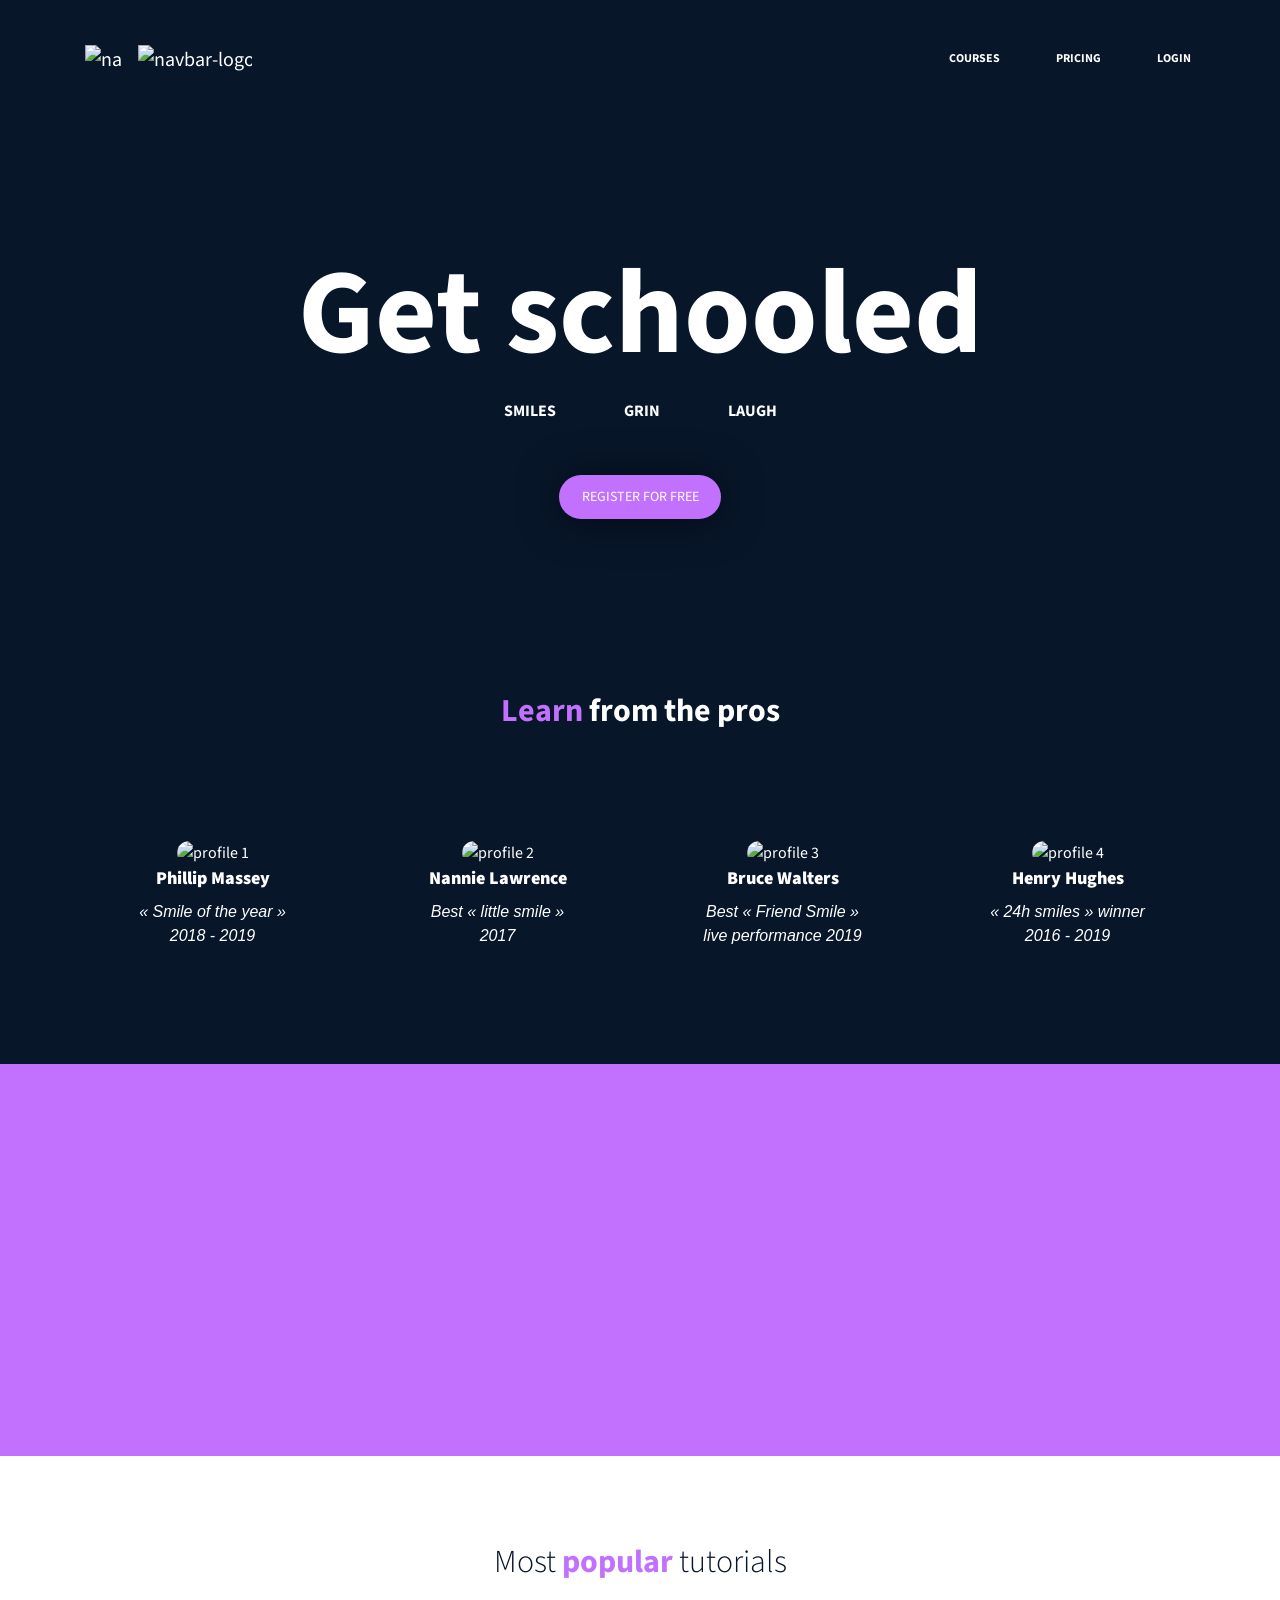
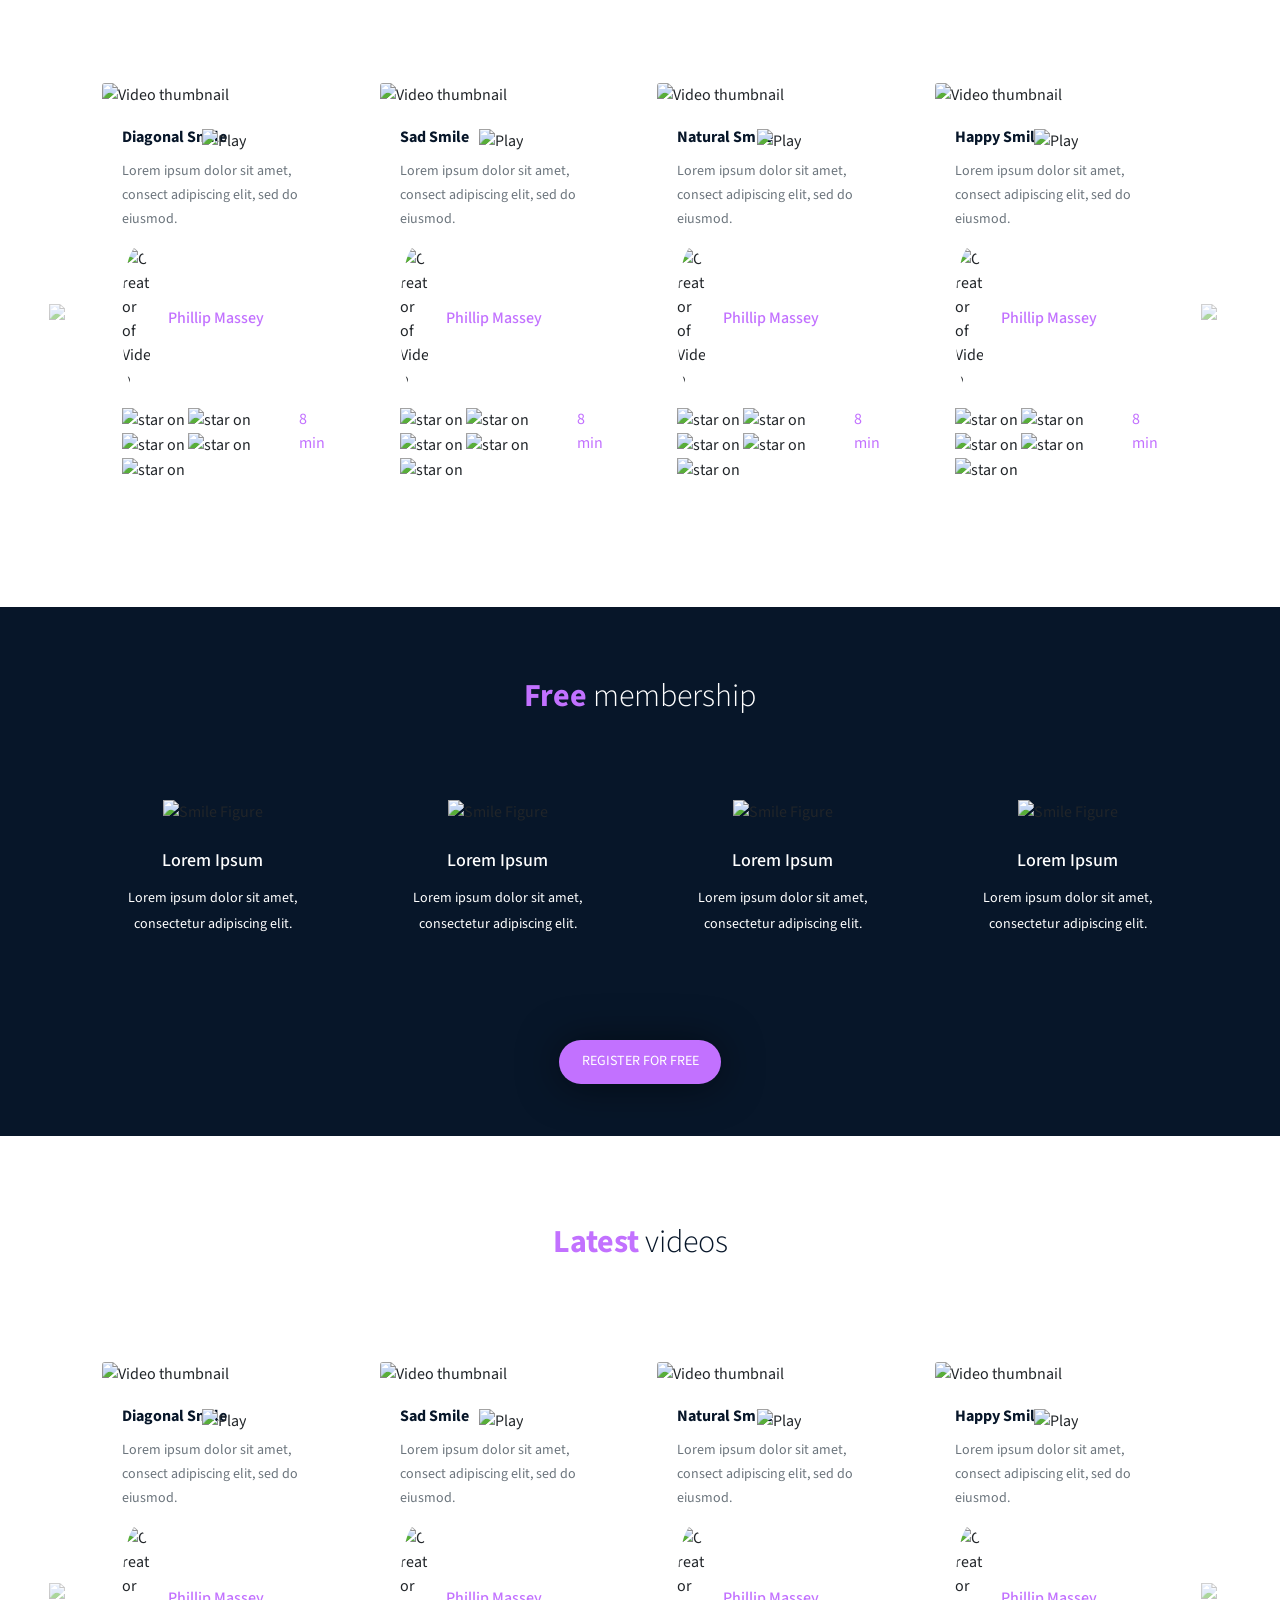
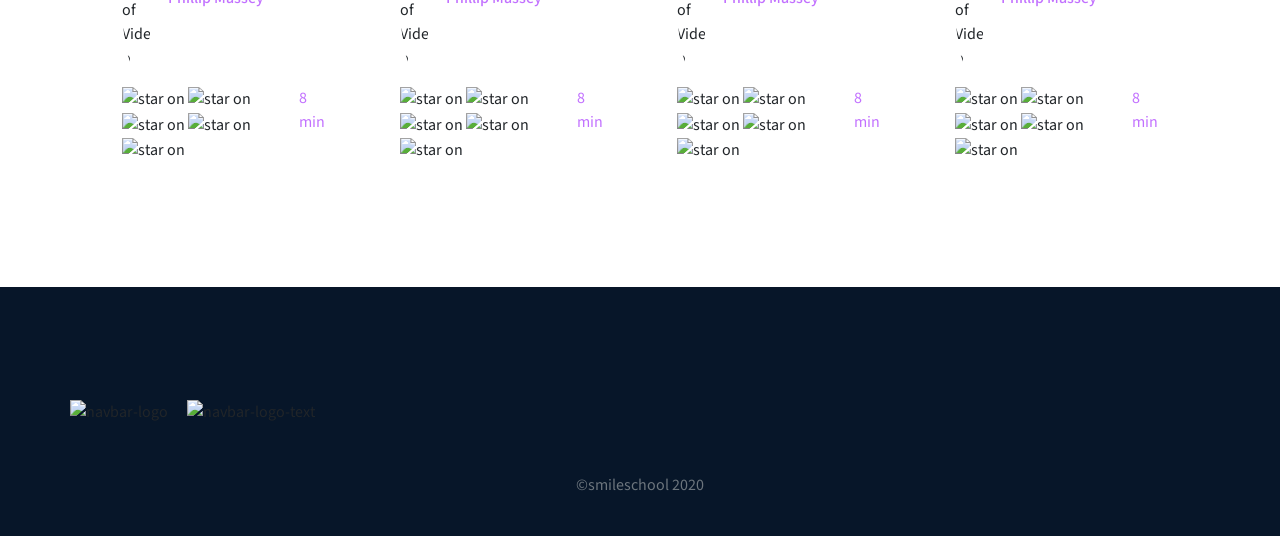
==== commit 602b248c: "removed static quotes relplaced with dynamic loader" ====
--- a/homepage.html
+++ b/homepage.html
@@ -35,7 +35,7 @@
       crossorigin="anonymous"
     ></script>
     <script
-      src="sripts.js"
+      src="scripts.js"
     ></script>
 
     <link
@@ -150,75 +150,9 @@
             id="carouselExampleControls"
             class="carousel slide"
             data-ride="carousel"
+            style="display: none;"
           >
-            <div class="carousel-inner">
-              <div class="carousel-item active">
-                <div class="row mx-auto align-items-center">
-                  <div class="col-12 col-sm-2 col-lg-2 offset-lg-1 text-center">
-                    <img
-                      src="images/profile_5.jpg"
-                      class="d-block align-self-center"
-                      alt="Carousel Pic 1"
-                    />
-                  </div>
-                  <div class="col-12 col-sm-7 offset-sm-2 col-lg-9 offset-lg-0">
-                    <div class="quote-text">
-                      <p class="text-white">
-                        « Those tutorials are concise and go straight to the
-                        point. I can’t think of a better place to learn smiling.
-                        And it’s so fun!
-                      </p>
-                      <h4 class="text-white font-weight-bold">Person Name</h4>
-                      <span class="text-white">weather presenter</span>
-                    </div>
-                  </div>
-                </div>
-              </div>
-              <div class="carousel-item">
-                <div class="row mx-auto align-items-center">
-                  <div class="col-12 col-sm-2 col-lg-2 offset-lg-1 text-center">
-                    <img
-                      src="images/profile_5.jpg"
-                      class="d-block align-self-center"
-                      alt="Carousel Pic 1"
-                    />
-                  </div>
-                  <div class="col-12 col-sm-7 offset-sm-2 col-lg-9 offset-lg-0">
-                    <div class="quote-text">
-                      <p class="text-white">
-                        « Those tutorials are concise and go straight to the
-                        point. I can’t think of a better place to learn smiling.
-                        And it’s so fun!
-                      </p>
-                      <h4 class="text-white font-weight-bold">Person Name</h4>
-                      <span class="text-white">weather presenter</span>
-                    </div>
-                  </div>
-                </div>
-              </div>
-              <div class="carousel-item">
-                <div class="row mx-auto align-items-center">
-                  <div class="col-12 col-sm-2 col-lg-2 offset-lg-1 text-center">
-                    <img
-                      src="images/profile_5.jpg"
-                      class="d-block align-self-center"
-                      alt="Carousel Pic 1"
-                    />
-                  </div>
-                  <div class="col-12 col-sm-7 offset-sm-2 col-lg-9 offset-lg-0">
-                    <div class="quote-text">
-                      <p class="text-white">
-                        « Those tutorials are concise and go straight to the
-                        point. I can’t think of a better place to learn smiling.
-                        And it’s so fun!
-                      </p>
-                      <h4 class="text-white font-weight-bold">Person Name</h4>
-                      <span class="text-white">weather presenter</span>
-                    </div>
-                  </div>
-                </div>
-              </div>
-            </div>
+            <div class="carousel-inner"></div>
             <a
               class="carousel-control-prev arrow-left"
               href="#carouselExampleControls"
--- a/styles.css
+++ b/styles.css
@@ -0,0 +1,918 @@
+:root {
+  --main-color: #c271ff;
+  --opacity-value: 0.9;
+  --background-color: #071629;
+  --font-family-1: "Source Sans Pro", sans-serif;
+  --font-family-2: "Spin Cycle OT", sans-serif;
+  --font-family-3: Coiny, sans-serif;
+  --color-white: #ffffff;
+  --nav-line-height: 2px;
+  --pros-padding: 62px;
+  --quotes-arrows-pad: 300px;
+  --popular-arrows-x: -6vw;
+  --smile-p-margin: 20px;
+  --check-color: #82d24f;
+
+  --faq-pad-inner: 8vw;
+  --faq-pad-outer: 7vw;
+}
+
+/* General Styles  */
+
+.body {
+  font-family: var(--font-family-1);
+}
+
+.main-color {
+  color: var(--main-color);
+}
+
+.section-header h2 {
+  font-weight: 300;
+}
+
+.section-header span {
+  font-weight: bold;
+}
+
+.btn:hover,
+.btn:active {
+  opacity: var(--opacity-value);
+}
+
+/* Header / Hero Styles */
+
+.header {
+  background-image: url("images/pic_1.jpg");
+  background-color: var(--background-color);
+  max-width: 100%;
+  height: auto;
+  background-position-x: center;
+  background-size: cover;
+  background-repeat: no-repeat;
+  /* background-position: center; */
+}
+
+.header .navbar-line1 {
+  background-color: var(--color-white);
+  height: var(--nav-line-height);
+  width: 20px;
+  display: block;
+}
+.header .navbar-line2 {
+  background-color: var(--color-white);
+  height: var(--nav-line-height);
+  width: 13px;
+  display: block;
+}
+.header .navbar-line3 {
+  background-color: var(--color-white);
+  height: var(--nav-line-height);
+  width: 18px;
+  display: block;
+}
+
+.header .nav-link {
+  font-size: 12px;
+}
+
+.header .nav-link:hover {
+  color: var(--main-color) !important;
+}
+
+.header .nav-link:after {
+  content: "";
+  display: block;
+  background-color: var(--color-white);
+  width: 0;
+  height: 2px;
+  top: 4px;
+  position: relative;
+  transition: 180ms;
+}
+
+/* .header .nav-link:hover:after {
+  width: 100%;
+} */
+
+.pricing-header .navbar-nav li:nth-child(2) a {
+  color: var(--main-color) !important;
+}
+
+.pricing-header .navbar-nav li:nth-child(2) a:after {
+  width: 100%;
+}
+
+.courses-header .navbar-nav li:nth-child(1) a {
+  color: var(--main-color) !important;
+}
+
+.courses-header .navbar-nav li:nth-child(1) a:after {
+  width: 100%;
+}
+
+.hero {
+  margin-top: 155px;
+}
+.hero h1 {
+  font-size: 120px;
+}
+
+.hero .list-group-item {
+  background-color: transparent;
+  border: 0;
+  outline: none;
+  color: #fff;
+}
+
+.btn.btn-smile {
+  background-color: var(--main-color);
+  width: 162px;
+  height: 44px;
+  font-size: 14px;
+  border-radius: 22px;
+  filter: drop-shadow(0px 2px 20px rgba(0, 0, 0, 0.5));
+}
+
+.hero-learn {
+  font-size: 2rem;
+  margin-top: 168px;
+  margin-bottom: 0;
+}
+.hero-learn span {
+  color: var(--main-color);
+}
+
+.pros h3 {
+  font-size: 18px;
+  font-weight: 900;
+  line-height: 27px;
+}
+
+.pros img {
+  width: 150px;
+  border-radius: 75px;
+}
+
+.pros span {
+  display: block;
+  font-size: 1rem;
+  font-style: italic;
+  line-height: 24px;
+}
+.pros {
+  padding-top: 87px;
+  padding-bottom: 98px;
+}
+
+@media screen and (max-width: 767px) {
+  .pro1,
+  .pro2 {
+    padding-bottom: 58px;
+  }
+}
+
+@media screen and (max-width: 575px) {
+  .hero h1 {
+    font-size: 61px;
+  }
+
+  .pricing-header .navbar-nav li:nth-child(2) a:after {
+    width: 0%;
+  }
+
+  .courses-header .navbar-nav li:nth-child(1) a:after {
+    width: 0%;
+  }
+}
+
+/* Quotes Section  */
+
+.quotes {
+  height: 392px;
+  background-color: var(--main-color);
+}
+
+.quotes .carousel-item img {
+  width: 160px;
+  border-radius: 75px;
+  margin-left: 10px;
+}
+
+.quote-text {
+  padding-left: 53px;
+}
+
+.quotes .row [class*="col"] {
+  padding-left: 0;
+  padding-right: 0;
+}
+
+.quote-text p {
+  font-size: 22px;
+  line-height: 34px;
+  margin-bottom: 22px;
+}
+
+.quote-text h4 {
+  font-size: 22px;
+}
+.quote-text span {
+  font-style: italic;
+  font-size: 22px;
+}
+
+.carousel-control-prev img,
+.carousel-control-next img {
+  width: 30px;
+}
+
+.quotes .carousel-control-prev.arrow-left {
+  padding-right: var(--quotes-arrows-pad);
+}
+
+.quotes .carousel-control-next.arrow-right {
+  padding-left: var(--quotes-arrows-pad);
+}
+
+@media screen and (max-width: 991px) {
+  .quotes .carousel-item img {
+    margin-left: 80px;
+  }
+  .quote-text {
+    padding-left: 43px;
+  }
+}
+
+@media screen and (max-width: 767px) {
+  .quotes .carousel-item img {
+    margin-left: 40px;
+  }
+}
+
+@media screen and (max-width: 575px) {
+  :root {
+    --arrow-move-y: 40%;
+    --arrow-move-x: 13px;
+  }
+  .quotes {
+    height: auto;
+  }
+  .quotes .carousel-item img {
+    margin: 90px auto 0 auto;
+    padding-bottom: 10px;
+  }
+  .quotes .carousel-item .quote-text {
+    padding-bottom: 103px;
+  }
+
+  .quotes .carousel-control-prev.arrow-left {
+    bottom: var(--arrow-move-y);
+    left: var(--arrow-move-x);
+  }
+
+  .quotes .carousel-control-next.arrow-right {
+    bottom: var(--arrow-move-y);
+    right: var(--arrow-move-x);
+  }
+
+  .quote-text {
+    padding: 0px;
+    padding-top: 24px;
+  }
+}
+
+.loader {
+  border: 10px solid #f3f3f3;
+  border-top: 10px solid #C271FF;
+  border-radius: 50%;
+  width: 80px;
+  height: 80px;
+  animation: spin 2s linear infinite;
+  margin: auto;
+}
+
+@keyframes spin {
+  0% { transform: rotate(0deg); }
+  100% { transform: rotate(360deg); }
+}
+
+
+/* POPULAR SECTION  */
+
+.popular {
+  height: auto;
+  background-color: var(--color-white);
+}
+
+.popular .section-header {
+  padding-top: 87px;
+  padding-bottom: 75px;
+  color: var(--background-color);
+}
+
+.section .card {
+  border: 0;
+  width: 16rem;
+}
+
+.popular .card {
+  padding-bottom: 87px;
+}
+
+.section .card-img-overlay {
+  /* top: 25px; */
+  top: 5%;
+}
+.section .card-title {
+  font-size: 16px;
+  line-height: 20px;
+  color: var(--background-color);
+}
+
+.section .card-text {
+  font-size: 14px;
+  line-height: 24px;
+}
+
+.popular .carousel-control-prev,
+.popular .carousel-control-next {
+  width: 60px;
+}
+
+.popular .carousel-control-prev.arrow-left {
+  left: var(--popular-arrows-x);
+}
+
+.popular .carousel-control-next.arrow-right {
+  right: var(--popular-arrows-x);
+}
+
+@media screen and (max-width: 1280px) {
+  :root {
+    --popular-arrows-x: -4vw;
+  }
+  .section .card {
+    width: 19vw;
+  }
+}
+
+@media screen and (max-width: 1150px) {
+  :root {
+    --popular-arrows-x: -3vw;
+  }
+  .section .card-img-overlay {
+    /* top: 25px; */
+    top: 4%;
+  }
+  .section .card-img-overlay img {
+    width: 35%;
+  }
+}
+
+@media screen and (max-width: 991px) {
+  :root {
+    --popular-arrows-x: -3vw;
+  }
+
+  .section .card {
+    width: 16rem;
+  }
+  .section .card-img-overlay img {
+    width: 30%;
+  }
+  .section .card-img-overlay {
+    /* top: 25px; */
+    top: 5%;
+  }
+}
+
+@media screen and (max-width: 767px) {
+  :root {
+    --popular-arrows-x: -6vw;
+  }
+  .section .card {
+    width: 16rem;
+  }
+}
+
+@media screen and (max-width: 575px) {
+  :root {
+    --popular-arrows-x: -15px;
+  }
+  .section .card-img-overlay img {
+    width: 30%;
+  }
+  .section .card-img-overlay {
+    /* top: 25px; */
+    top: 5%;
+  }
+}
+
+/* SMILES Section  */
+
+.smiles {
+  height: auto;
+  background: var(--background-color);
+}
+
+.smiles .section-header {
+  padding-top: 70px;
+  padding-bottom: 58px;
+}
+
+.smiles .row h3 {
+  font-size: 18px;
+  margin-bottom: 13px;
+  margin-top: 26px;
+}
+
+.smiles .row p {
+  font-size: 14px;
+  line-height: 26px;
+  padding: 0;
+  margin-bottom: 0px;
+  margin-left: var(--smile-p-margin);
+  margin-right: var(--smile-p-margin);
+}
+.smiles .row {
+  padding-bottom: 85px;
+}
+
+.register-btn {
+  padding-bottom: 52px;
+}
+
+@media screen and (max-width: 991px) {
+  :root {
+    --smile-p-margin: 5vw;
+    --smile-padding: 60px;
+  }
+  .smile1,
+  .smile2 {
+    padding-bottom: 58px;
+  }
+  .row .smile1,
+  .row .smile2,
+  .row .smile3,
+  .row .smile4 {
+    padding-left: 0;
+    padding-right: 0;
+  }
+
+  .row .smile1,
+  .row .smile3 {
+    padding-left: var(--smile-padding);
+  }
+  .row .smile2,
+  .row .smile4 {
+    padding-right: var(--smile-padding);
+  }
+}
+
+@media screen and (max-width: 576px) {
+  :root {
+    --smile-p-margin: 20vw;
+    --smile-padding: 0;
+  }
+  .smile1,
+  .smile2,
+  .smile3 {
+    padding-bottom: 50px;
+  }
+}
+
+/* Footer  */
+
+.footer {
+  background-color: var(--background-color);
+  height: 249px;
+}
+.footer .container {
+  height: 100%;
+}
+
+.footer .row {
+  height: 100%;
+}
+
+.footer .footer-item {
+  padding: 0;
+}
+
+.footer .social-item {
+  font-size: 30px;
+}
+.footer .social-item a {
+  color: var(--color-white);
+  text-decoration: none;
+}
+
+.footer .twitter-icon {
+  padding: 0 20px;
+}
+
+.footer .trademark {
+  padding-bottom: 39px;
+}
+
+@media screen and (max-width: 991px) {
+  .footer {
+    padding-left: 40px;
+    padding-right: 40px;
+  }
+}
+
+@media screen and (max-width: 576px) {
+  .footer {
+    height: auto;
+  }
+  .footer .row {
+    height: auto;
+  }
+  .footer .trademark {
+    padding-bottom: 0;
+  }
+  .footer .row {
+    padding-top: 50px;
+    padding-bottom: 34px;
+  }
+  .footer .social.nav {
+    padding: 0px;
+  }
+  .footer .social {
+    padding: 45px 0;
+  }
+}
+
+/* ==============================================================
+==============================================================
+============================================================== */
+/* PRICING  */
+/* ==============================================================
+==============================================================
+============================================================== */
+
+/* HEADER SECTION */
+
+.pricing-header {
+  background-image: url(images/pic_2.jpg);
+}
+
+.pricing-header h1 {
+  font-size: 2rem;
+  line-height: 40px;
+}
+
+.pricing-header h2 {
+  padding-top: 75px;
+  padding-bottom: 55px;
+  font-size: 60px;
+}
+
+.pricing-header .hero .smile-fig {
+  max-width: 37px;
+}
+.pricing-header .title-fig {
+  width: 200px;
+}
+
+@media screen and (max-width: 575px) {
+  .pricing-header h1 {
+    font-size: 24px;
+  }
+  .pricing-header .hero .smile-fig {
+    max-width: 30px;
+  }
+  .pricing-header .title-fig {
+    width: 150px;
+  }
+}
+
+/* PRICING GRID  */
+
+.prices-grid {
+  padding-bottom: 38px;
+}
+
+.prices-grid .plan button {
+  font-size: 14px;
+  font-weight: 600;
+  width: 162px;
+  height: 44px;
+}
+
+.prices-grid .plan h3 {
+  font-size: 44px;
+  line-height: 50px;
+  margin: 0;
+  margin-top: 30px;
+}
+
+.prices-grid .plan span {
+  font-size: 12px;
+  line-height: 15px;
+  margin: 0;
+}
+
+.prices-grid .table {
+  table-layout: fixed;
+  margin-bottom: 0;
+}
+
+.prices-grid .check-icon {
+  font-size: 28px;
+  color: var(--check-color);
+}
+
+.prices-grid .signal-logo {
+  padding: 10px 0 5px 0;
+}
+
+.prices-grid .row {
+  margin-bottom: 62px;
+}
+
+.prices-grid .table .prices-col-1,
+.prices-grid .table .prices-col-2,
+.prices-grid .table .prices-col-3 {
+  vertical-align: middle;
+}
+
+@media screen and (min-width: 576px) {
+  .prices-grid .table .prices-col-3 {
+    padding-left: 30px;
+  }
+}
+
+@media screen and (max-width: 575px) {
+  .prices-grid .row {
+    margin-bottom: 51px;
+  }
+
+  .prices-grid .table {
+    table-layout: initial;
+  }
+  .prices-grid .pricing-table-title-1,
+  .prices-grid .pricing-table-title-2 {
+    font-size: 12px;
+    padding: 0;
+    padding-bottom: 30px;
+  }
+  .prices-grid .prices-col-1 {
+    padding-right: 30px;
+  }
+  .prices-grid .prices-col-2 {
+    padding-right: 50px;
+  }
+  .prices-grid .pricing-table-title-1 {
+    padding-right: 36px;
+  }
+}
+
+/* FAQ SECTION  */
+
+.faq .section-header h2 {
+  margin-top: 74px;
+  font-size: 60px;
+  font-weight: 300;
+  color: var(--background-color);
+}
+
+.faq .question h3 {
+  font-size: 1rem;
+  line-height: 20px;
+  margin-bottom: 30px;
+  color: var(--background-color);
+}
+
+.faq .question p {
+  font-size: 14px;
+  line-height: 24px;
+}
+
+.faq .section-body {
+  margin-top: 74px;
+  margin-bottom: 127px;
+}
+
+.faq .section-body .row1 {
+  padding-bottom: 74px;
+}
+
+.faq .section-body .col1 {
+  padding-right: var(--faq-pad-inner);
+  padding-left: var(--faq-pad-outer);
+}
+
+.faq .section-body .col2 {
+  padding-left: var(--faq-pad-inner);
+  padding-right: var(--faq-pad-outer);
+}
+
+@media screen and (min-width: 768px) and (max-width: 991px) {
+  :root {
+    --faq-pad-inner: 3vw;
+    --faq-pad-outer: 9vw;
+  }
+}
+
+@media screen and (max-width: 575px) {
+  .faq .section-body .col1,
+  .faq .section-body .col2 {
+    padding: 0 4vw;
+  }
+
+  .faq .section-body .row1 {
+    padding-bottom: 146px;
+  }
+
+  .faq .section-body .col2 {
+    padding-top: 146px;
+  }
+
+  .faq .section-body {
+    margin-bottom: 108px;
+  }
+}
+
+/* ==============================================================
+==============================================================
+============================================================== */
+/* COURSES  */
+
+/* ==============================================================
+==============================================================
+============================================================== */
+
+/* Header Section  */
+
+.courses-header {
+  background-image: url(images/pic_3.jpg);
+  background-size: cover;
+  background-position-y: -100px;
+}
+
+.courses-header h1 {
+  font-size: 2rem;
+  font-family: var(--font-family-3);
+}
+
+.courses-header .hero {
+  margin-top: 37px;
+  padding-bottom: 51px;
+}
+
+@media screen and (max-width: 1000px) {
+  .courses-header {
+    background-position-y: 0;
+    background-size: initial;
+    background-position-y: -100px;
+  }
+}
+
+/* SEARCH SECTION  */
+
+.search {
+  background-color: var(--main-color);
+  height: auto;
+}
+
+.search .input-group {
+  height: 48px;
+  border: 0px;
+}
+
+.search .input-group-prepend {
+  margin-right: 0px;
+}
+
+.search .input-group-text {
+  background-color: var(--color-white);
+  border-right: 0;
+  padding-right: 10px;
+  border-style: none;
+  border-radius: 3px 3px 0px 0px;
+  border-bottom: 1px solid rgba(255, 255, 255, 0.5);
+  background: rgba(255, 255, 255, 0.25);
+
+  color: var(--color-white);
+  font-size: 20px;
+}
+
+.search .form-control.search-text-area {
+  height: 100%;
+  border-style: none;
+  border-radius: 3px 3px 0px 0px;
+  border-bottom: 1px solid rgba(255, 255, 255, 0.5);
+  background: rgba(255, 255, 255, 0.25);
+  mix-blend-mode: normal;
+  border-left: 0;
+
+  color: var(--color-white);
+}
+
+.search .form-control.search-text-area::placeholder {
+  color: var(--color-white);
+  opacity: 0.5;
+  font-weight: 300;
+  font-size: 23px;
+  transform: translateY(2px);
+}
+
+.search .form-control.search-text-area:focus {
+  box-shadow: none;
+}
+
+.search .drop-down-title {
+  font-size: 12px;
+  line-height: 15px;
+  margin-bottom: 10px;
+  display: block;
+}
+
+.search .dropdown .btn {
+  width: 100%;
+  border-radius: 3px 3px 0px 0px;
+  border-bottom: 1px solid rgba(255, 255, 255, 0.5);
+  background: rgba(255, 255, 255, 0.25);
+  mix-blend-mode: normal;
+}
+
+.search .dropdown .btn span {
+  color: var(--color-white);
+  font-weight: 300;
+  font-size: 23px;
+}
+.search .dropdown .btn:after {
+  color: var(--color-white);
+  right: 12px;
+  top: 50%;
+  position: absolute;
+}
+
+.search .btn.focus,
+.btn:focus {
+  box-shadow: none !important;
+}
+
+.search .dropdown-menu {
+  width: 100%;
+}
+
+.search .dropdown-menu .dropdown-item:hover {
+  color: var(--main-color);
+  background-color: white;
+}
+
+@media screen and (max-width: 575px) {
+  .search .box1 .input-group {
+    margin-bottom: 0;
+  }
+
+  .search .box2 {
+    margin-top: 19px;
+    margin-bottom: 19px;
+  }
+}
+
+/* RESULTS SECTION  */
+.results .section-title {
+  font-size: 16px;
+  line-height: 20px;
+  margin-bottom: 29px;
+}
+
+.results .container {
+  margin-top: 47px;
+  margin-bottom: 37px;
+}
+
+.row [class*="col-"] {
+  padding-top: 18px;
+  padding-bottom: 18px;
+}
+
+@media screen and (min-width: 576px) and (max-width: 767px) {
+  .results .card-img-overlay {
+    top: 1vh;
+  }
+  .results .rating img {
+    width: 12px;
+  }
+
+  .results .rating + span {
+    display: block;
+    padding-top: 30px;
+  }
+}
+
+@media screen and (max-width: 575px) {
+  .results .card-img-overlay {
+    top: 5vh;
+  }
+
+  .results .card {
+    width: 90vw;
+  }
+}
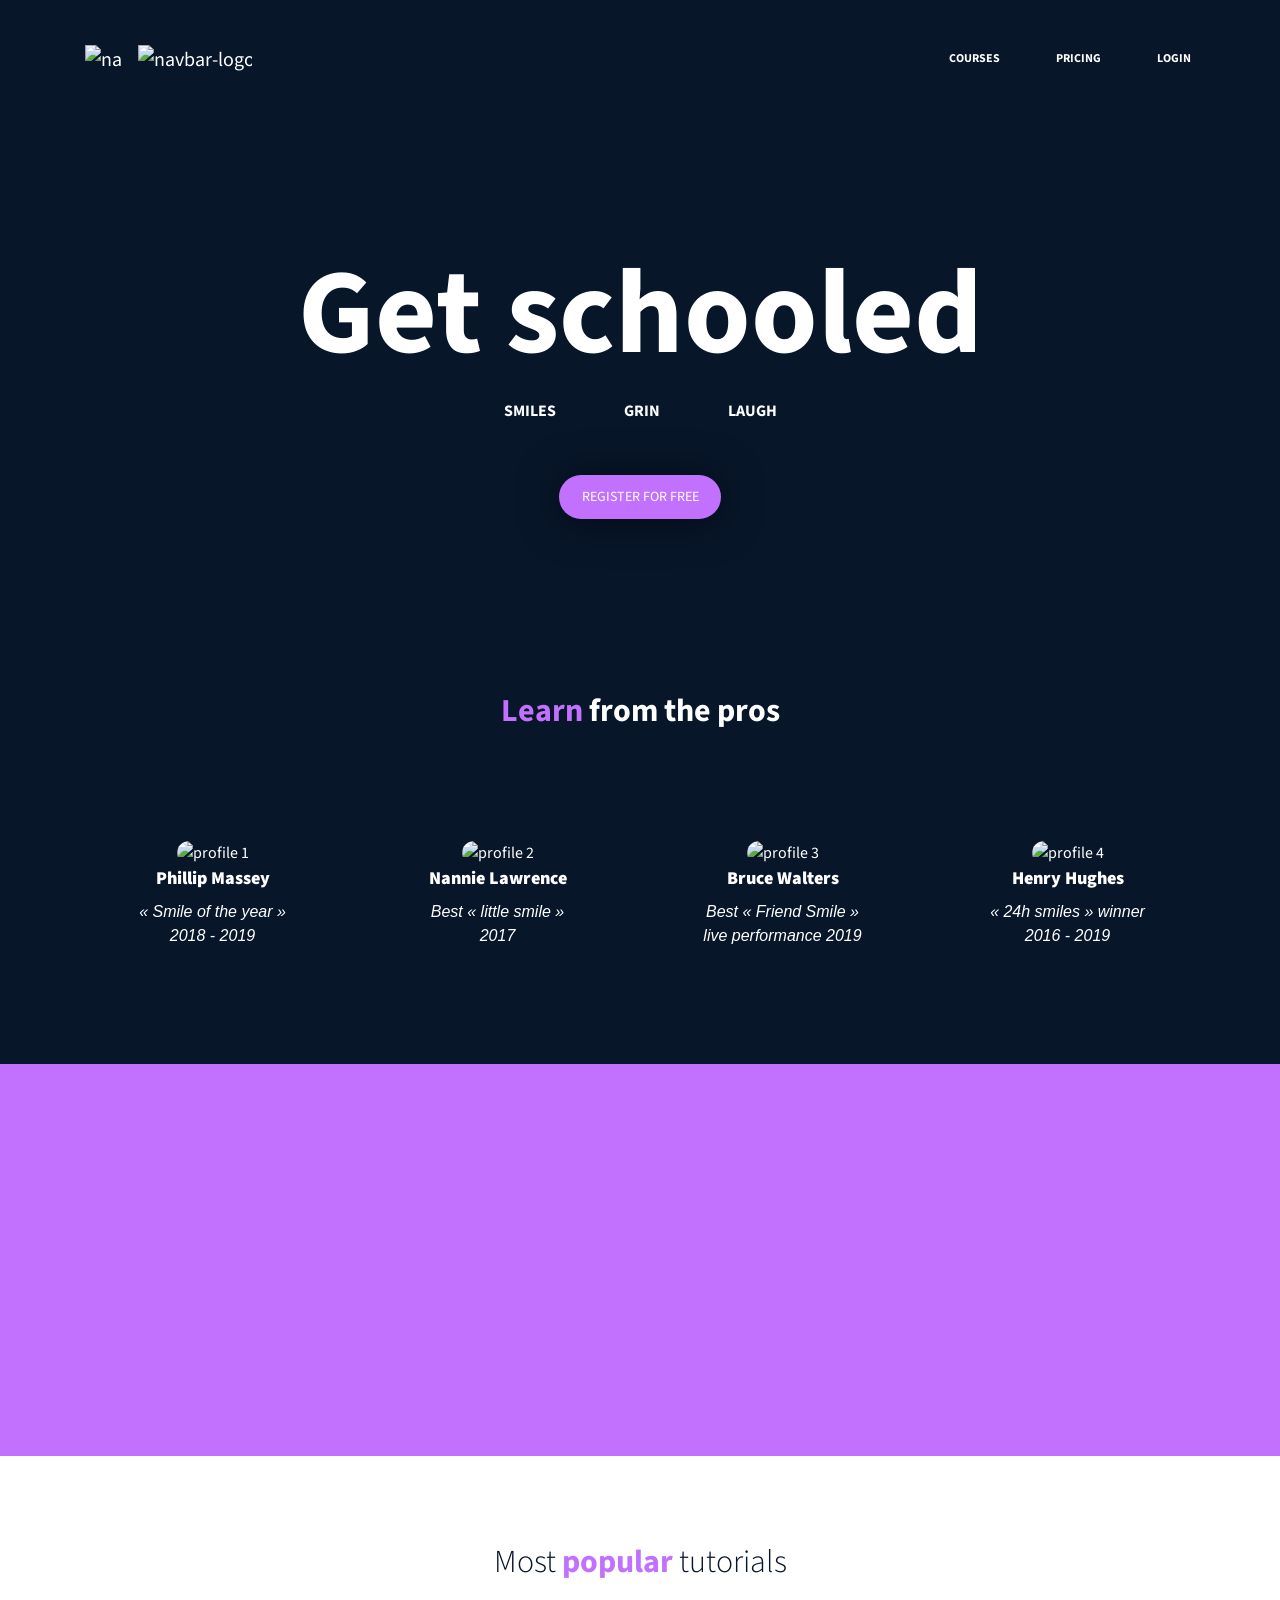
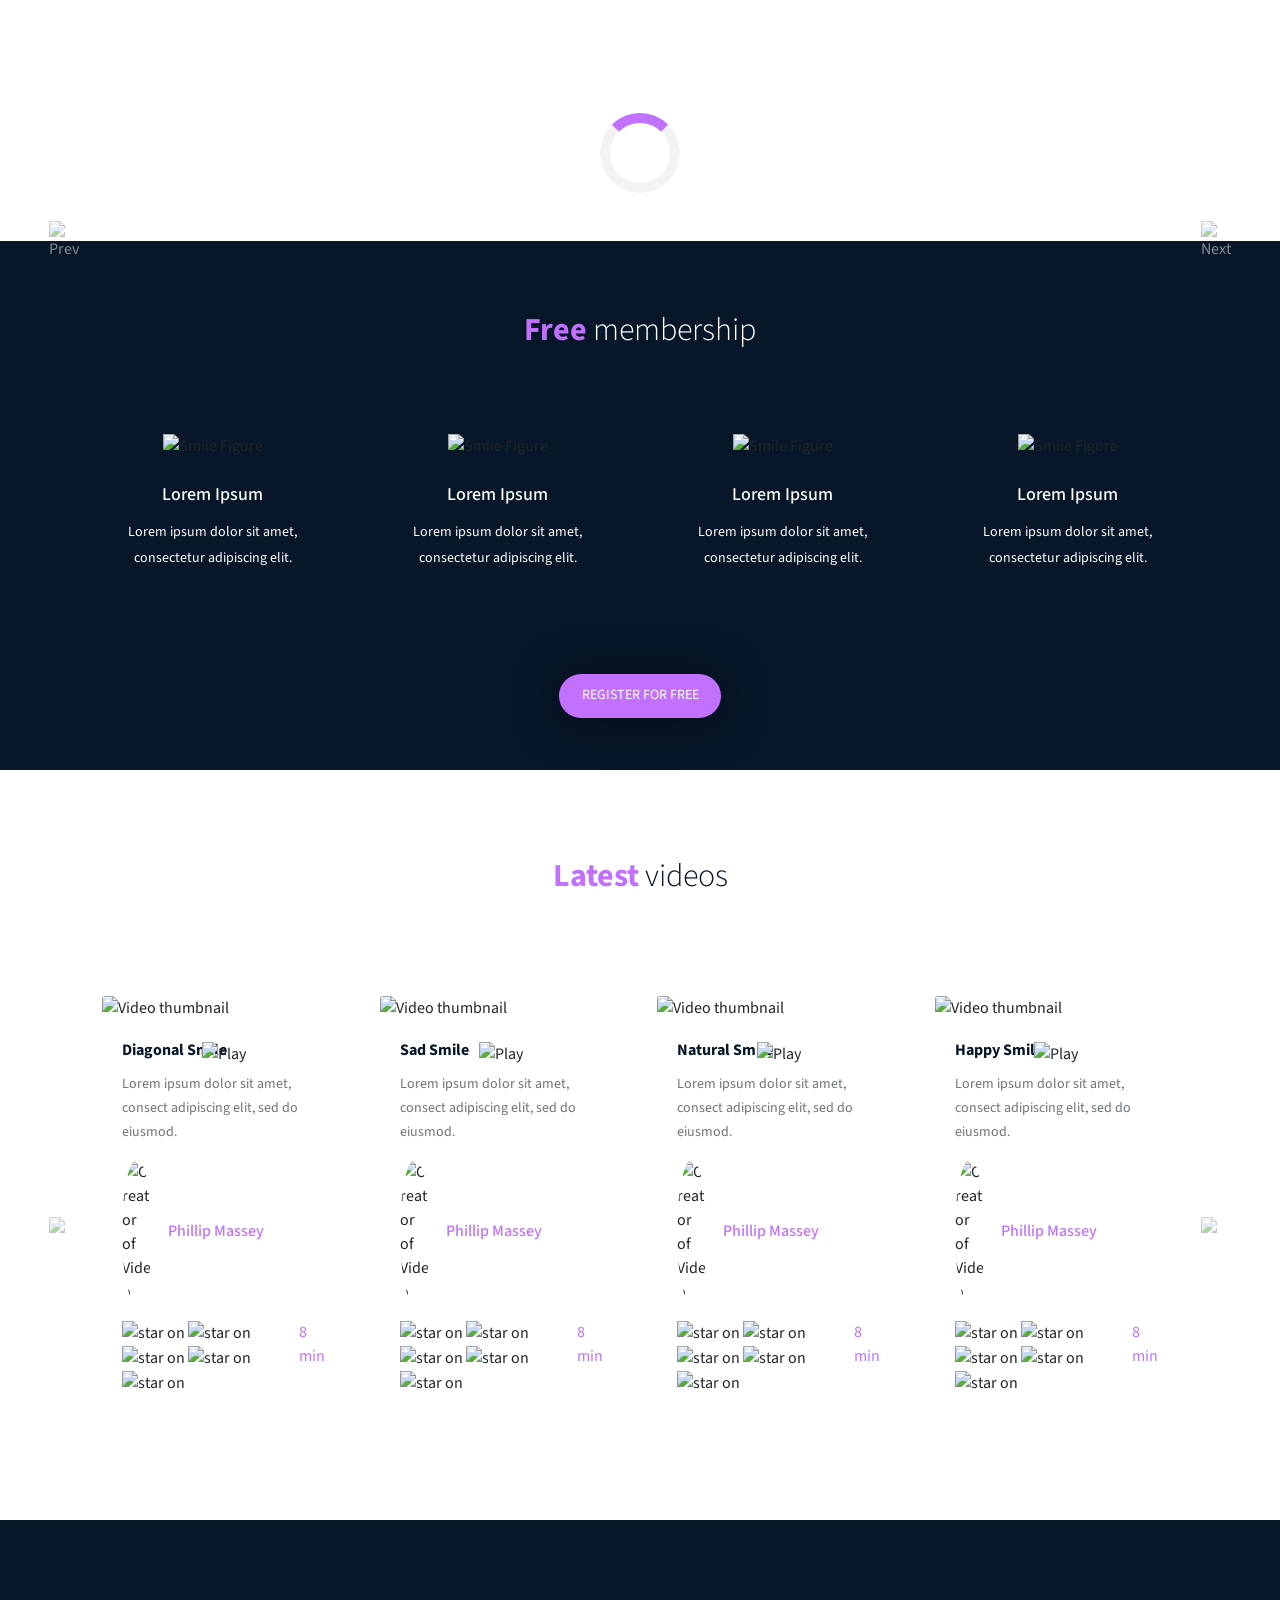
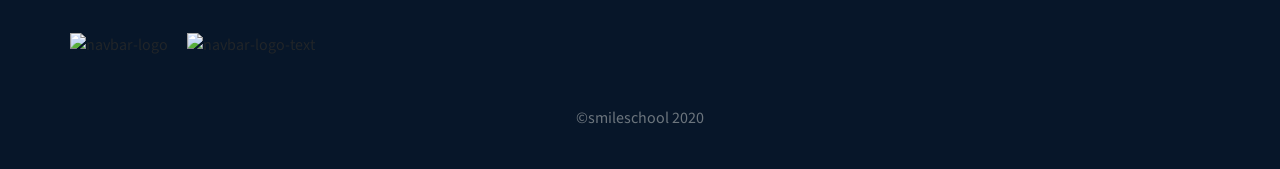
==== commit 5d3de3f8: "replaced static content with dynamic loaders" ====
--- a/homepage.html
+++ b/homepage.html
@@ -186,843 +186,38 @@
         <div class="container">
           <header class="section-header">
             <h2 class="text-center">
-              Most
-              <span class="main-color">popular</span> tutorials
+              Most <span class="main-color">popular</span> tutorials
             </h2>
           </header>
+          <div id="popular-loader" class="loader my-5"></div>
           <div
-            id="carouselExampleControls2"
+            id="popular-carousel"
             class="carousel slide"
             data-ride="carousel"
           >
-            <div class="carousel-inner">
-              <div class="carousel-item active">
-                <div class="row align-items-center mx-auto">
-                  <div
-                    class="col-12 col-sm-6 col-md-6 col-lg-3 d-flex justify-content-center justify-content-md-end justify-content-lg-center"
-                  >
-                    <div class="card">
-                      <img
-                        src="images/thumbnail_4.jpg"
-                        class="card-img-top"
-                        alt="Video thumbnail"
-                      />
-                      <div class="card-img-overlay text-center">
-                        <img
-                          src="images/play.png"
-                          alt="Play"
-                          width="64px"
-                          class="align-self-center play-overlay"
-                        />
-                      </div>
-                      <div class="card-body">
-                        <h5 class="card-title font-weight-bold">
-                          Diagonal Smile
-                        </h5>
-                        <p class="card-text text-muted">
-                          Lorem ipsum dolor sit amet, consect adipiscing elit,
-                          sed do eiusmod.
-                        </p>
-                        <div class="creator d-flex align-items-center">
-                          <img
-                            src="images/profile_1.jpg"
-                            alt="Creator of
-                            Video"
-                            width="30px"
-                            class="rounded-circle"
-                          />
-                          <h6 class="pl-3 m-0 main-color">Phillip Massey</h6>
-                        </div>
-                        <div class="info pt-3 d-flex justify-content-between">
-                          <div class="rating">
-                            <img
-                              src="images/star_on.png"
-                              alt="star on"
-                              width="15px"
-                            />
-                            <img
-                              src="images/star_on.png"
-                              alt="star on"
-                              width="15px"
-                            />
-                            <img
-                              src="images/star_on.png"
-                              alt="star on"
-                              width="15px"
-                            />
-                            <img
-                              src="images/star_on.png"
-                              alt="star on"
-                              width="15px"
-                            />
-                            <img
-                              src="images/star_off.png"
-                              alt="star on"
-                              width="15px"
-                            />
-                          </div>
-                          <span class="main-color">8 min</span>
-                        </div>
-                      </div>
-                    </div>
-                  </div>
-                  <div
-                    class="col-sm-6 col-md-6 col-lg-3 d-none d-sm-flex justify-content-md-start justify-content-lg-center"
-                  >
-                    <div class="card">
-                      <img
-                        src="images/thumbnail_3.jpg"
-                        class="card-img-top"
-                        alt="Video thumbnail"
-                      />
-                      <div class="card-img-overlay text-center">
-                        <img
-                          src="images/play.png"
-                          alt="Play"
-                          width="64px"
-                          class="align-self-center play-overlay"
-                        />
-                      </div>
-                      <div class="card-body">
-                        <h5 class="card-title font-weight-bold">Sad Smile</h5>
-                        <p class="card-text text-muted">
-                          Lorem ipsum dolor sit amet, consect adipiscing elit,
-                          sed do eiusmod.
-                        </p>
-                        <div class="creator d-flex align-items-center">
-                          <img
-                            src="images/profile_1.jpg"
-                            alt="Creator of
-                            Video"
-                            width="30px"
-                            class="rounded-circle"
-                          />
-                          <h6 class="pl-3 m-0 main-color">Phillip Massey</h6>
-                        </div>
-                        <div class="info pt-3 d-flex justify-content-between">
-                          <div class="rating">
-                            <img
-                              src="images/star_on.png"
-                              alt="star on"
-                              width="15px"
-                            />
-                            <img
-                              src="images/star_on.png"
-                              alt="star on"
-                              width="15px"
-                            />
-                            <img
-                              src="images/star_on.png"
-                              alt="star on"
-                              width="15px"
-                            />
-                            <img
-                              src="images/star_on.png"
-                              alt="star on"
-                              width="15px"
-                            />
-                            <img
-                              src="images/star_off.png"
-                              alt="star on"
-                              width="15px"
-                            />
-                          </div>
-                          <span class="main-color">8 min</span>
-                        </div>
-                      </div>
-                    </div>
-                  </div>
-                  <div class="col-md-3 d-none d-lg-flex justify-content-center">
-                    <div class="card">
-                      <img
-                        src="images/thumbnail_1.jpg"
-                        class="card-img-top"
-                        alt="Video thumbnail"
-                      />
-                      <div class="card-img-overlay text-center">
-                        <img
-                          src="images/play.png"
-                          alt="Play"
-                          width="64px"
-                          class="align-self-center play-overlay"
-                        />
-                      </div>
-                      <div class="card-body">
-                        <h5 class="card-title font-weight-bold">
-                          Natural Smile
-                        </h5>
-                        <p class="card-text text-muted">
-                          Lorem ipsum dolor sit amet, consect adipiscing elit,
-                          sed do eiusmod.
-                        </p>
-                        <div class="creator d-flex align-items-center">
-                          <img
-                            src="images/profile_1.jpg"
-                            alt="Creator of
-                            Video"
-                            width="30px"
-                            class="rounded-circle"
-                          />
-                          <h6 class="pl-3 m-0 main-color">Phillip Massey</h6>
-                        </div>
-                        <div class="info pt-3 d-flex justify-content-between">
-                          <div class="rating">
-                            <img
-                              src="images/star_on.png"
-                              alt="star on"
-                              width="15px"
-                            />
-                            <img
-                              src="images/star_on.png"
-                              alt="star on"
-                              width="15px"
-                            />
-                            <img
-                              src="images/star_on.png"
-                              alt="star on"
-                              width="15px"
-                            />
-                            <img
-                              src="images/star_on.png"
-                              alt="star on"
-                              width="15px"
-                            />
-                            <img
-                              src="images/star_off.png"
-                              alt="star on"
-                              width="15px"
-                            />
-                          </div>
-                          <span class="main-color">8 min</span>
-                        </div>
-                      </div>
-                    </div>
-                  </div>
-                  <div class="col-md-3 d-none d-lg-flex justify-content-center">
-                    <div class="card">
-                      <img
-                        src="images/thumbnail_2.jpg"
-                        class="card-img-top"
-                        alt="Video thumbnail"
-                      />
-                      <div class="card-img-overlay text-center">
-                        <img
-                          src="images/play.png"
-                          alt="Play"
-                          width="64px"
-                          class="align-self-center play-overlay"
-                        />
-                      </div>
-                      <div class="card-body">
-                        <h5 class="card-title font-weight-bold">Happy Smile</h5>
-                        <p class="card-text text-muted">
-                          Lorem ipsum dolor sit amet, consect adipiscing elit,
-                          sed do eiusmod.
-                        </p>
-                        <div class="creator d-flex align-items-center">
-                          <img
-                            src="images/profile_1.jpg"
-                            alt="Creator of
-                            Video"
-                            width="30px"
-                            class="rounded-circle"
-                          />
-                          <h6 class="pl-3 m-0 main-color">Phillip Massey</h6>
-                        </div>
-                        <div class="info pt-3 d-flex justify-content-between">
-                          <div class="rating">
-                            <img
-                              src="images/star_on.png"
-                              alt="star on"
-                              width="15px"
-                            />
-                            <img
-                              src="images/star_on.png"
-                              alt="star on"
-                              width="15px"
-                            />
-                            <img
-                              src="images/star_on.png"
-                              alt="star on"
-                              width="15px"
-                            />
-                            <img
-                              src="images/star_on.png"
-                              alt="star on"
-                              width="15px"
-                            />
-                            <img
-                              src="images/star_off.png"
-                              alt="star on"
-                              width="15px"
-                            />
-                          </div>
-                          <span class="main-color">8 min</span>
-                        </div>
-                      </div>
-                    </div>
-                  </div>
-                </div>
-              </div>
-              <div class="carousel-item">
-                <div class="row align-items-center mx-auto">
-                  <div
-                    class="col-12 col-sm-6 col-md-6 col-lg-3 d-flex justify-content-center justify-content-md-end justify-content-lg-center"
-                  >
-                    <div class="card">
-                      <img
-                        src="images/thumbnail_4.jpg"
-                        class="card-img-top"
-                        alt="Video thumbnail"
-                      />
-                      <div class="card-img-overlay text-center">
-                        <img
-                          src="images/play.png"
-                          alt="Play"
-                          width="64px"
-                          class="align-self-center play-overlay"
-                        />
-                      </div>
-                      <div class="card-body">
-                        <h5 class="card-title font-weight-bold">
-                          Diagonal Smile
-                        </h5>
-                        <p class="card-text text-muted">
-                          Lorem ipsum dolor sit amet, consect adipiscing elit,
-                          sed do eiusmod.
-                        </p>
-                        <div class="creator d-flex align-items-center">
-                          <img
-                            src="images/profile_1.jpg"
-                            alt="Creator of
-                            Video"
-                            width="30px"
-                            class="rounded-circle"
-                          />
-                          <h6 class="pl-3 m-0 main-color">Phillip Massey</h6>
-                        </div>
-                        <div class="info pt-3 d-flex justify-content-between">
-                          <div class="rating">
-                            <img
-                              src="images/star_on.png"
-                              alt="star on"
-                              width="15px"
-                            />
-                            <img
-                              src="images/star_on.png"
-                              alt="star on"
-                              width="15px"
-                            />
-                            <img
-                              src="images/star_on.png"
-                              alt="star on"
-                              width="15px"
-                            />
-                            <img
-                              src="images/star_on.png"
-                              alt="star on"
-                              width="15px"
-                            />
-                            <img
-                              src="images/star_off.png"
-                              alt="star on"
-                              width="15px"
-                            />
-                          </div>
-                          <span class="main-color">8 min</span>
-                        </div>
-                      </div>
-                    </div>
-                  </div>
-                  <div
-                    class="col-sm-6 col-md-6 col-lg-3 d-none d-sm-flex justify-content-md-start justify-content-lg-center"
-                  >
-                    <div class="card">
-                      <img
-                        src="images/thumbnail_3.jpg"
-                        class="card-img-top"
-                        alt="Video thumbnail"
-                      />
-                      <div class="card-img-overlay text-center">
-                        <img
-                          src="images/play.png"
-                          alt="Play"
-                          width="64px"
-                          class="align-self-center play-overlay"
-                        />
-                      </div>
-                      <div class="card-body">
-                        <h5 class="card-title font-weight-bold">Sad Smile</h5>
-                        <p class="card-text text-muted">
-                          Lorem ipsum dolor sit amet, consect adipiscing elit,
-                          sed do eiusmod.
-                        </p>
-                        <div class="creator d-flex align-items-center">
-                          <img
-                            src="images/profile_1.jpg"
-                            alt="Creator of
-                            Video"
-                            width="30px"
-                            class="rounded-circle"
-                          />
-                          <h6 class="pl-3 m-0 main-color">Phillip Massey</h6>
-                        </div>
-                        <div class="info pt-3 d-flex justify-content-between">
-                          <div class="rating">
-                            <img
-                              src="images/star_on.png"
-                              alt="star on"
-                              width="15px"
-                            />
-                            <img
-                              src="images/star_on.png"
-                              alt="star on"
-                              width="15px"
-                            />
-                            <img
-                              src="images/star_on.png"
-                              alt="star on"
-                              width="15px"
-                            />
-                            <img
-                              src="images/star_on.png"
-                              alt="star on"
-                              width="15px"
-                            />
-                            <img
-                              src="images/star_off.png"
-                              alt="star on"
-                              width="15px"
-                            />
-                          </div>
-                          <span class="main-color">8 min</span>
-                        </div>
-                      </div>
-                    </div>
-                  </div>
-                  <div class="col-md-3 d-none d-lg-flex justify-content-center">
-                    <div class="card">
-                      <img
-                        src="images/thumbnail_1.jpg"
-                        class="card-img-top"
-                        alt="Video thumbnail"
-                      />
-                      <div class="card-img-overlay text-center">
-                        <img
-                          src="images/play.png"
-                          alt="Play"
-                          width="64px"
-                          class="align-self-center play-overlay"
-                        />
-                      </div>
-                      <div class="card-body">
-                        <h5 class="card-title font-weight-bold">
-                          Natural Smile
-                        </h5>
-                        <p class="card-text text-muted">
-                          Lorem ipsum dolor sit amet, consect adipiscing elit,
-                          sed do eiusmod.
-                        </p>
-                        <div class="creator d-flex align-items-center">
-                          <img
-                            src="images/profile_1.jpg"
-                            alt="Creator of
-                            Video"
-                            width="30px"
-                            class="rounded-circle"
-                          />
-                          <h6 class="pl-3 m-0 main-color">Phillip Massey</h6>
-                        </div>
-                        <div class="info pt-3 d-flex justify-content-between">
-                          <div class="rating">
-                            <img
-                              src="images/star_on.png"
-                              alt="star on"
-                              width="15px"
-                            />
-                            <img
-                              src="images/star_on.png"
-                              alt="star on"
-                              width="15px"
-                            />
-                            <img
-                              src="images/star_on.png"
-                              alt="star on"
-                              width="15px"
-                            />
-                            <img
-                              src="images/star_on.png"
-                              alt="star on"
-                              width="15px"
-                            />
-                            <img
-                              src="images/star_off.png"
-                              alt="star on"
-                              width="15px"
-                            />
-                          </div>
-                          <span class="main-color">8 min</span>
-                        </div>
-                      </div>
-                    </div>
-                  </div>
-                  <div class="col-md-3 d-none d-lg-flex justify-content-center">
-                    <div class="card">
-                      <img
-                        src="images/thumbnail_2.jpg"
-                        class="card-img-top"
-                        alt="Video thumbnail"
-                      />
-                      <div class="card-img-overlay text-center">
-                        <img
-                          src="images/play.png"
-                          alt="Play"
-                          width="64px"
-                          class="align-self-center play-overlay"
-                        />
-                      </div>
-                      <div class="card-body">
-                        <h5 class="card-title font-weight-bold">Happy Smile</h5>
-                        <p class="card-text text-muted">
-                          Lorem ipsum dolor sit amet, consect adipiscing elit,
-                          sed do eiusmod.
-                        </p>
-                        <div class="creator d-flex align-items-center">
-                          <img
-                            src="images/profile_1.jpg"
-                            alt="Creator of
-                            Video"
-                            width="30px"
-                            class="rounded-circle"
-                          />
-                          <h6 class="pl-3 m-0 main-color">Phillip Massey</h6>
-                        </div>
-                        <div class="info pt-3 d-flex justify-content-between">
-                          <div class="rating">
-                            <img
-                              src="images/star_on.png"
-                              alt="star on"
-                              width="15px"
-                            />
-                            <img
-                              src="images/star_on.png"
-                              alt="star on"
-                              width="15px"
-                            />
-                            <img
-                              src="images/star_on.png"
-                              alt="star on"
-                              width="15px"
-                            />
-                            <img
-                              src="images/star_on.png"
-                              alt="star on"
-                              width="15px"
-                            />
-                            <img
-                              src="images/star_off.png"
-                              alt="star on"
-                              width="15px"
-                            />
-                          </div>
-                          <span class="main-color">8 min</span>
-                        </div>
-                      </div>
-                    </div>
-                  </div>
-                </div>
-              </div>
-              <div class="carousel-item">
-                <div class="row align-items-center mx-auto">
-                  <div
-                    class="col-12 col-sm-6 col-md-6 col-lg-3 d-flex justify-content-center justify-content-md-end justify-content-lg-center"
-                  >
-                    <div class="card">
-                      <img
-                        src="images/thumbnail_4.jpg"
-                        class="card-img-top"
-                        alt="Video thumbnail"
-                      />
-                      <div class="card-img-overlay text-center">
-                        <img
-                          src="images/play.png"
-                          alt="Play"
-                          width="64px"
-                          class="align-self-center play-overlay"
-                        />
-                      </div>
-                      <div class="card-body">
-                        <h5 class="card-title font-weight-bold">
-                          Diagonal Smile
-                        </h5>
-                        <p class="card-text text-muted">
-                          Lorem ipsum dolor sit amet, consect adipiscing elit,
-                          sed do eiusmod.
-                        </p>
-                        <div class="creator d-flex align-items-center">
-                          <img
-                            src="images/profile_1.jpg"
-                            alt="Creator of
-                            Video"
-                            width="30px"
-                            class="rounded-circle"
-                          />
-                          <h6 class="pl-3 m-0 main-color">Phillip Massey</h6>
-                        </div>
-                        <div class="info pt-3 d-flex justify-content-between">
-                          <div class="rating">
-                            <img
-                              src="images/star_on.png"
-                              alt="star on"
-                              width="15px"
-                            />
-                            <img
-                              src="images/star_on.png"
-                              alt="star on"
-                              width="15px"
-                            />
-                            <img
-                              src="images/star_on.png"
-                              alt="star on"
-                              width="15px"
-                            />
-                            <img
-                              src="images/star_on.png"
-                              alt="star on"
-                              width="15px"
-                            />
-                            <img
-                              src="images/star_off.png"
-                              alt="star on"
-                              width="15px"
-                            />
-                          </div>
-                          <span class="main-color">8 min</span>
-                        </div>
-                      </div>
-                    </div>
-                  </div>
-                  <div
-                    class="col-sm-6 col-md-6 col-lg-3 d-none d-sm-flex justify-content-md-start justify-content-lg-center"
-                  >
-                    <div class="card">
-                      <img
-                        src="images/thumbnail_3.jpg"
-                        class="card-img-top"
-                        alt="Video thumbnail"
-                      />
-                      <div class="card-img-overlay text-center">
-                        <img
-                          src="images/play.png"
-                          alt="Play"
-                          width="64px"
-                          class="align-self-center play-overlay"
-                        />
-                      </div>
-                      <div class="card-body">
-                        <h5 class="card-title font-weight-bold">Sad Smile</h5>
-                        <p class="card-text text-muted">
-                          Lorem ipsum dolor sit amet, consect adipiscing elit,
-                          sed do eiusmod.
-                        </p>
-                        <div class="creator d-flex align-items-center">
-                          <img
-                            src="images/profile_1.jpg"
-                            alt="Creator of
-                            Video"
-                            width="30px"
-                            class="rounded-circle"
-                          />
-                          <h6 class="pl-3 m-0 main-color">Phillip Massey</h6>
-                        </div>
-                        <div class="info pt-3 d-flex justify-content-between">
-                          <div class="rating">
-                            <img
-                              src="images/star_on.png"
-                              alt="star on"
-                              width="15px"
-                            />
-                            <img
-                              src="images/star_on.png"
-                              alt="star on"
-                              width="15px"
-                            />
-                            <img
-                              src="images/star_on.png"
-                              alt="star on"
-                              width="15px"
-                            />
-                            <img
-                              src="images/star_on.png"
-                              alt="star on"
-                              width="15px"
-                            />
-                            <img
-                              src="images/star_off.png"
-                              alt="star on"
-                              width="15px"
-                            />
-                          </div>
-                          <span class="main-color">8 min</span>
-                        </div>
-                      </div>
-                    </div>
-                  </div>
-                  <div class="col-md-3 d-none d-lg-flex justify-content-center">
-                    <div class="card">
-                      <img
-                        src="images/thumbnail_1.jpg"
-                        class="card-img-top"
-                        alt="Video thumbnail"
-                      />
-                      <div class="card-img-overlay text-center">
-                        <img
-                          src="images/play.png"
-                          alt="Play"
-                          width="64px"
-                          class="align-self-center play-overlay"
-                        />
-                      </div>
-                      <div class="card-body">
-                        <h5 class="card-title font-weight-bold">
-                          Natural Smile
-                        </h5>
-                        <p class="card-text text-muted">
-                          Lorem ipsum dolor sit amet, consect adipiscing elit,
-                          sed do eiusmod.
-                        </p>
-                        <div class="creator d-flex align-items-center">
-                          <img
-                            src="images/profile_1.jpg"
-                            alt="Creator of
-                            Video"
-                            width="30px"
-                            class="rounded-circle"
-                          />
-                          <h6 class="pl-3 m-0 main-color">Phillip Massey</h6>
-                        </div>
-                        <div class="info pt-3 d-flex justify-content-between">
-                          <div class="rating">
-                            <img
-                              src="images/star_on.png"
-                              alt="star on"
-                              width="15px"
-                            />
-                            <img
-                              src="images/star_on.png"
-                              alt="star on"
-                              width="15px"
-                            />
-                            <img
-                              src="images/star_on.png"
-                              alt="star on"
-                              width="15px"
-                            />
-                            <img
-                              src="images/star_on.png"
-                              alt="star on"
-                              width="15px"
-                            />
-                            <img
-                              src="images/star_off.png"
-                              alt="star on"
-                              width="15px"
-                            />
-                          </div>
-                          <span class="main-color">8 min</span>
-                        </div>
-                      </div>
-                    </div>
-                  </div>
-                  <div class="col-md-3 d-none d-lg-flex justify-content-center">
-                    <div class="card">
-                      <img
-                        src="images/thumbnail_2.jpg"
-                        class="card-img-top"
-                        alt="Video thumbnail"
-                      />
-                      <div class="card-img-overlay text-center">
-                        <img
-                          src="images/play.png"
-                          alt="Play"
-                          width="64px"
-                          class="align-self-center play-overlay"
-                        />
-                      </div>
-                      <div class="card-body">
-                        <h5 class="card-title font-weight-bold">Happy Smile</h5>
-                        <p class="card-text text-muted">
-                          Lorem ipsum dolor sit amet, consect adipiscing elit,
-                          sed do eiusmod.
-                        </p>
-                        <div class="creator d-flex align-items-center">
-                          <img
-                            src="images/profile_1.jpg"
-                            alt="Creator of
-                            Video"
-                            width="30px"
-                            class="rounded-circle"
-                          />
-                          <h6 class="pl-3 m-0 main-color">Phillip Massey</h6>
-                        </div>
-                        <div class="info pt-3 d-flex justify-content-between">
-                          <div class="rating">
-                            <img
-                              src="images/star_on.png"
-                              alt="star on"
-                              width="15px"
-                            />
-                            <img
-                              src="images/star_on.png"
-                              alt="star on"
-                              width="15px"
-                            />
-                            <img
-                              src="images/star_on.png"
-                              alt="star on"
-                              width="15px"
-                            />
-                            <img
-                              src="images/star_on.png"
-                              alt="star on"
-                              width="15px"
-                            />
-                            <img
-                              src="images/star_off.png"
-                              alt="star on"
-                              width="15px"
-                            />
-                          </div>
-                          <span class="main-color">8 min</span>
-                        </div>
-                      </div>
-                    </div>
-                  </div>
-                </div>
-              </div>
-            </div>
+            <div class="carousel-inner"></div>
             <a
               class="carousel-control-prev arrow-left"
-              href="#carouselExampleControls2"
+              href="#popular-carousel"
               role="button"
               data-slide="prev"
             >
               <img
                 src="images/arrow_black_left.png"
-                alt="Quote Previous"
+                alt="Previous"
                 aria-hidden="true"
               />
               <span class="sr-only">Previous</span>
             </a>
             <a
               class="carousel-control-next arrow-right"
-              href="#carouselExampleControls2"
+              href="#popular-carousel"
               role="button"
               data-slide="next"
             >
               <img
                 src="images/arrow_black_right.png"
-                alt="Quote Next"
+                alt="Next"
                 aria-hidden="true"
               />
               <span class="sr-only">Next</span>
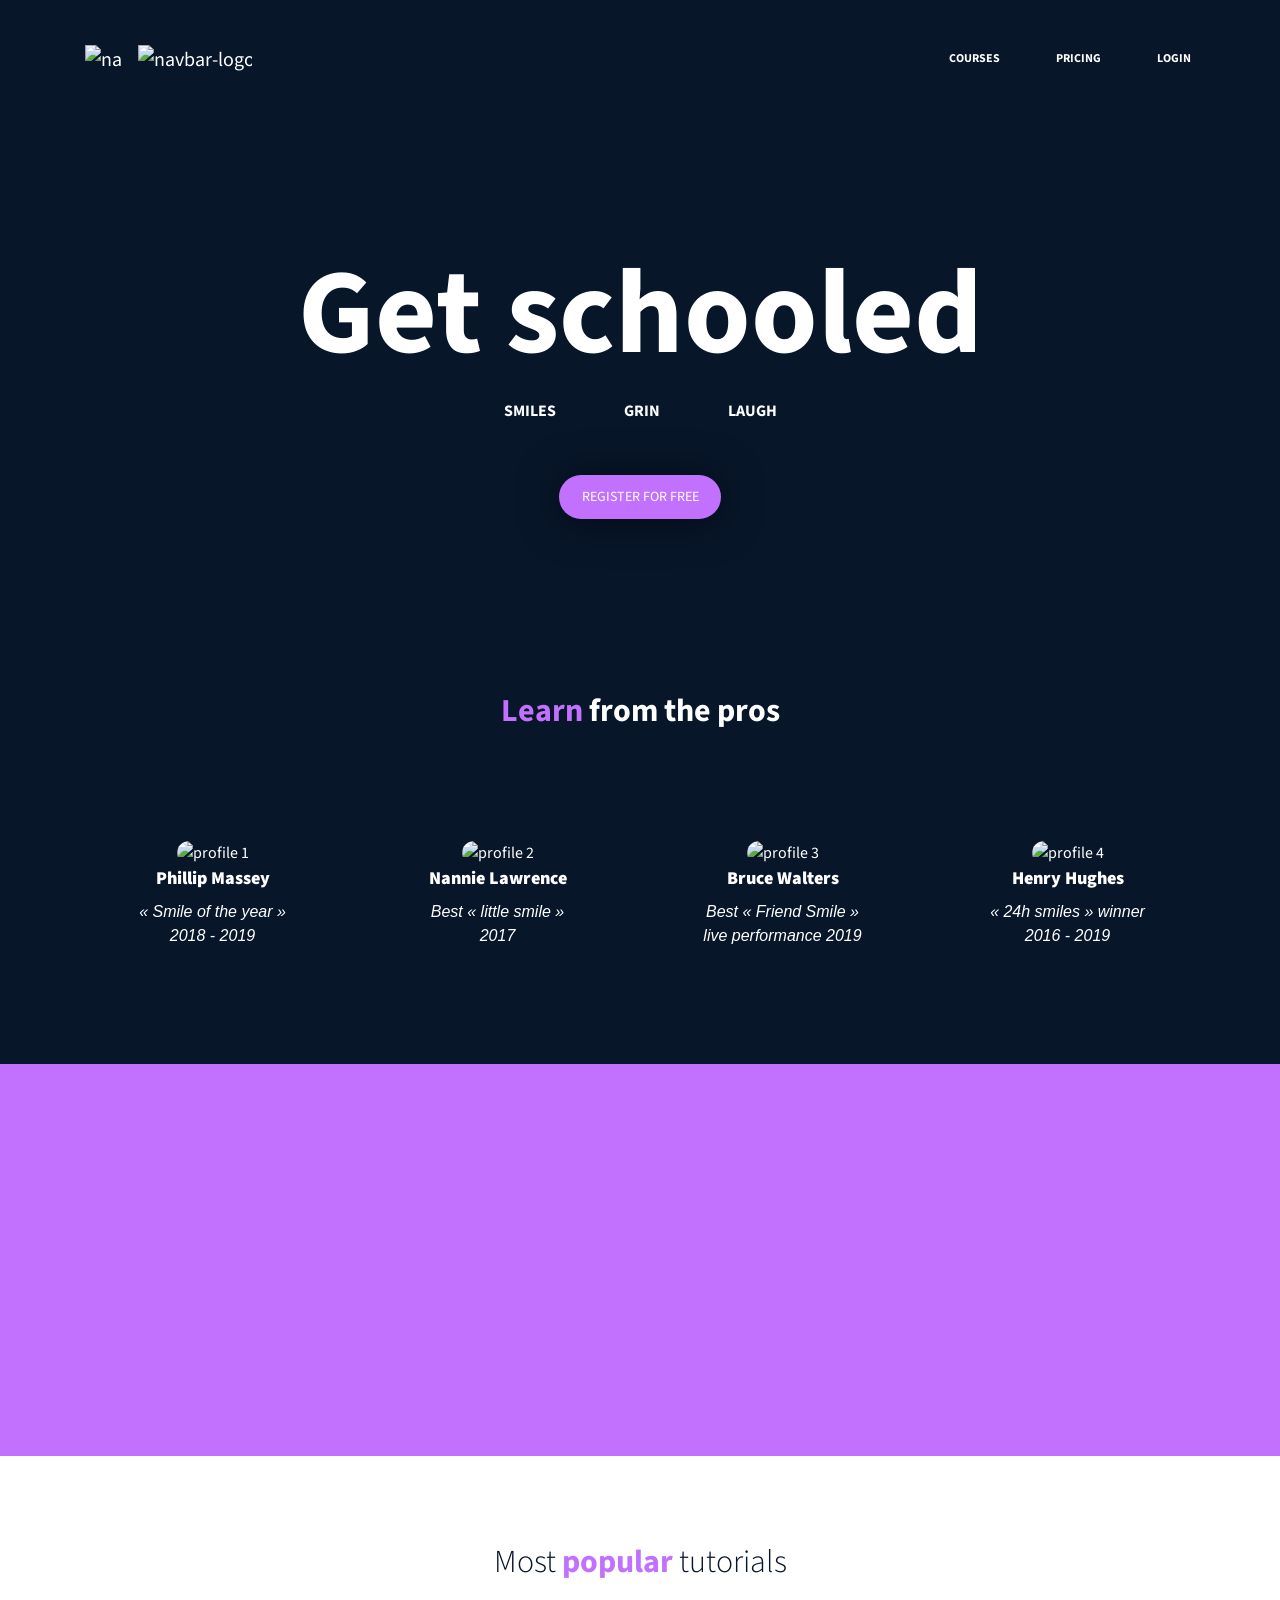
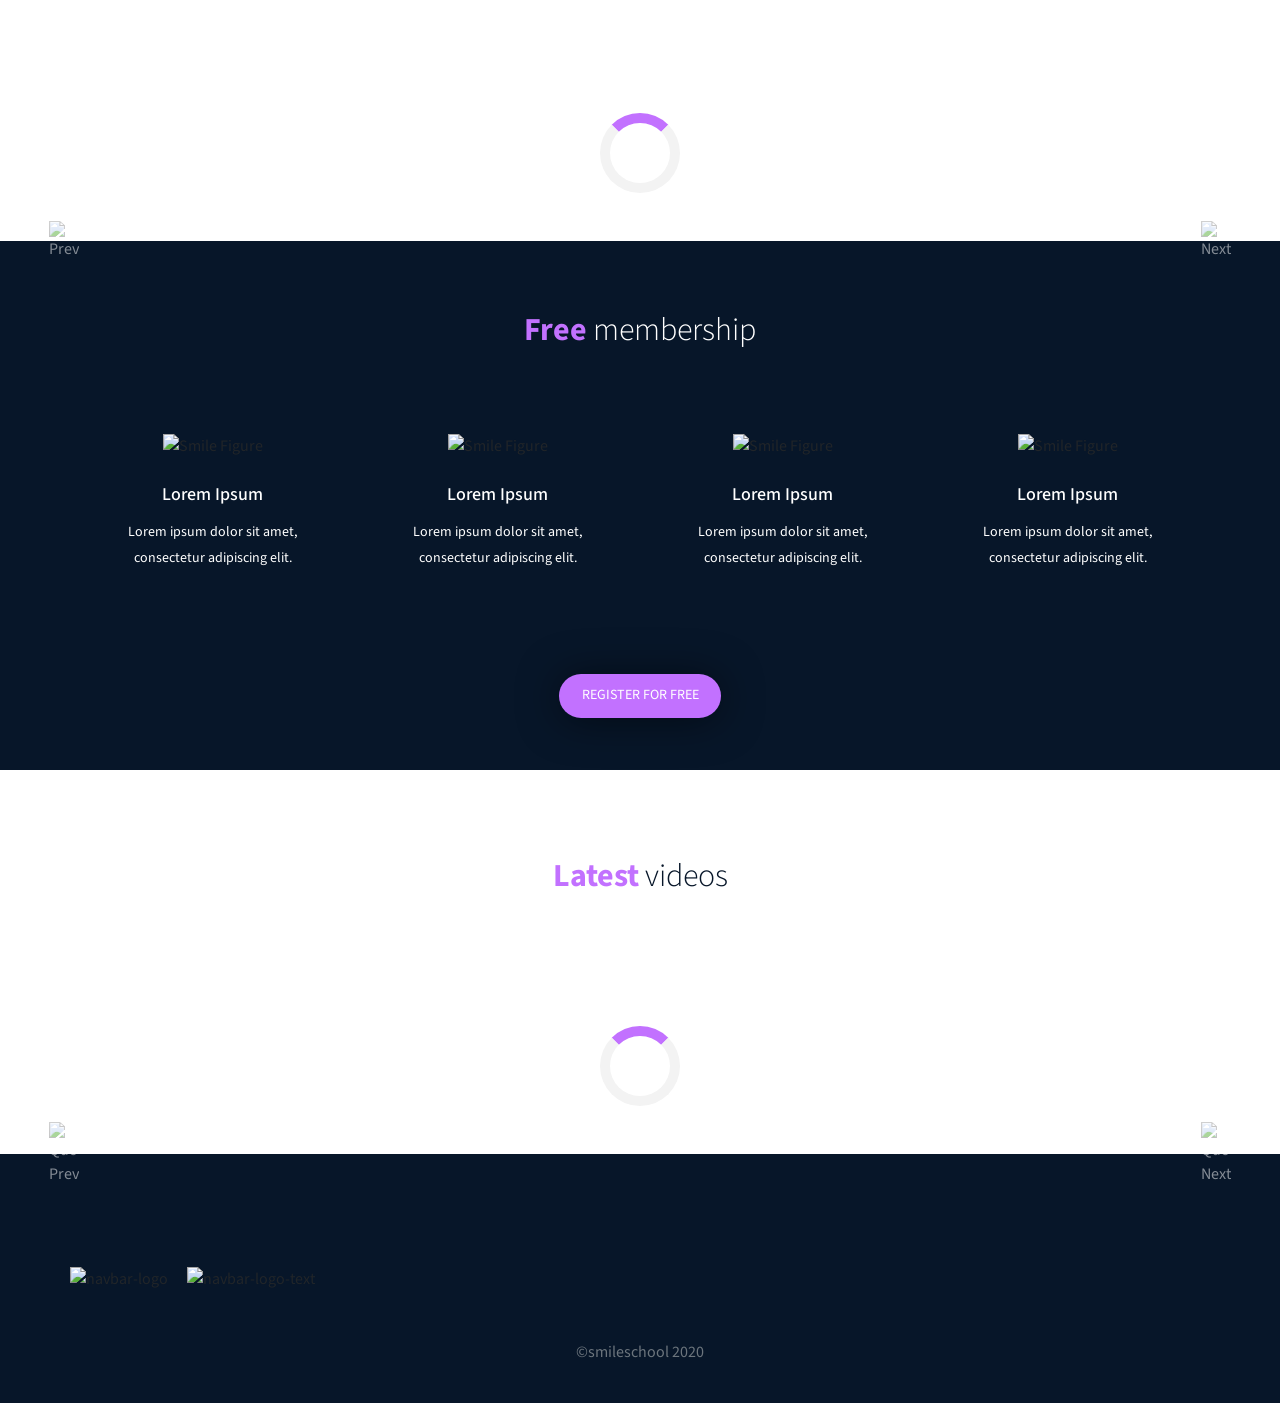
==== commit 6e73482a: "latest videos - removed static content with dynamic loader" ====
--- a/homepage.html
+++ b/homepage.html
@@ -294,816 +294,16 @@
               <span class="main-color">Latest</span> videos
             </h2>
           </header>
+          <!-- loader -->
+          <div id="latest-loader" class="loader my-5"></div>
+          <!-- carousel -->
           <div
             id="carouselExampleControls3"
             class="carousel slide"
             data-ride="carousel"
           >
-            <div class="carousel-inner">
-              <div class="carousel-item active">
-                <div class="row align-items-center mx-auto">
-                  <div
-                    class="col-12 col-sm-6 col-md-6 col-lg-3 d-flex justify-content-center justify-content-md-end justify-content-lg-center"
-                  >
-                    <div class="card">
-                      <img
-                        src="images/thumbnail_4.jpg"
-                        class="card-img-top"
-                        alt="Video thumbnail"
-                      />
-                      <div class="card-img-overlay text-center">
-                        <img
-                          src="images/play.png"
-                          alt="Play"
-                          width="64px"
-                          class="align-self-center play-overlay"
-                        />
-                      </div>
-                      <div class="card-body">
-                        <h5 class="card-title font-weight-bold">
-                          Diagonal Smile
-                        </h5>
-                        <p class="card-text text-muted">
-                          Lorem ipsum dolor sit amet, consect adipiscing elit,
-                          sed do eiusmod.
-                        </p>
-                        <div class="creator d-flex align-items-center">
-                          <img
-                            src="images/profile_1.jpg"
-                            alt="Creator of
-                            Video"
-                            width="30px"
-                            class="rounded-circle"
-                          />
-                          <h6 class="pl-3 m-0 main-color">Phillip Massey</h6>
-                        </div>
-                        <div class="info pt-3 d-flex justify-content-between">
-                          <div class="rating">
-                            <img
-                              src="images/star_on.png"
-                              alt="star on"
-                              width="15px"
-                            />
-                            <img
-                              src="images/star_on.png"
-                              alt="star on"
-                              width="15px"
-                            />
-                            <img
-                              src="images/star_on.png"
-                              alt="star on"
-                              width="15px"
-                            />
-                            <img
-                              src="images/star_on.png"
-                              alt="star on"
-                              width="15px"
-                            />
-                            <img
-                              src="images/star_off.png"
-                              alt="star on"
-                              width="15px"
-                            />
-                          </div>
-                          <span class="main-color">8 min</span>
-                        </div>
-                      </div>
-                    </div>
-                  </div>
-                  <div
-                    class="col-sm-6 col-md-6 col-lg-3 d-none d-sm-flex justify-content-md-start justify-content-lg-center"
-                  >
-                    <div class="card">
-                      <img
-                        src="images/thumbnail_3.jpg"
-                        class="card-img-top"
-                        alt="Video thumbnail"
-                      />
-                      <div class="card-img-overlay text-center">
-                        <img
-                          src="images/play.png"
-                          alt="Play"
-                          width="64px"
-                          class="align-self-center play-overlay"
-                        />
-                      </div>
-                      <div class="card-body">
-                        <h5 class="card-title font-weight-bold">Sad Smile</h5>
-                        <p class="card-text text-muted">
-                          Lorem ipsum dolor sit amet, consect adipiscing elit,
-                          sed do eiusmod.
-                        </p>
-                        <div class="creator d-flex align-items-center">
-                          <img
-                            src="images/profile_1.jpg"
-                            alt="Creator of
-                            Video"
-                            width="30px"
-                            class="rounded-circle"
-                          />
-                          <h6 class="pl-3 m-0 main-color">Phillip Massey</h6>
-                        </div>
-                        <div class="info pt-3 d-flex justify-content-between">
-                          <div class="rating">
-                            <img
-                              src="images/star_on.png"
-                              alt="star on"
-                              width="15px"
-                            />
-                            <img
-                              src="images/star_on.png"
-                              alt="star on"
-                              width="15px"
-                            />
-                            <img
-                              src="images/star_on.png"
-                              alt="star on"
-                              width="15px"
-                            />
-                            <img
-                              src="images/star_on.png"
-                              alt="star on"
-                              width="15px"
-                            />
-                            <img
-                              src="images/star_off.png"
-                              alt="star on"
-                              width="15px"
-                            />
-                          </div>
-                          <span class="main-color">8 min</span>
-                        </div>
-                      </div>
-                    </div>
-                  </div>
-                  <div class="col-md-3 d-none d-lg-flex justify-content-center">
-                    <div class="card">
-                      <img
-                        src="images/thumbnail_1.jpg"
-                        class="card-img-top"
-                        alt="Video thumbnail"
-                      />
-                      <div class="card-img-overlay text-center">
-                        <img
-                          src="images/play.png"
-                          alt="Play"
-                          width="64px"
-                          class="align-self-center play-overlay"
-                        />
-                      </div>
-                      <div class="card-body">
-                        <h5 class="card-title font-weight-bold">
-                          Natural Smile
-                        </h5>
-                        <p class="card-text text-muted">
-                          Lorem ipsum dolor sit amet, consect adipiscing elit,
-                          sed do eiusmod.
-                        </p>
-                        <div class="creator d-flex align-items-center">
-                          <img
-                            src="images/profile_1.jpg"
-                            alt="Creator of
-                            Video"
-                            width="30px"
-                            class="rounded-circle"
-                          />
-                          <h6 class="pl-3 m-0 main-color">Phillip Massey</h6>
-                        </div>
-                        <div class="info pt-3 d-flex justify-content-between">
-                          <div class="rating">
-                            <img
-                              src="images/star_on.png"
-                              alt="star on"
-                              width="15px"
-                            />
-                            <img
-                              src="images/star_on.png"
-                              alt="star on"
-                              width="15px"
-                            />
-                            <img
-                              src="images/star_on.png"
-                              alt="star on"
-                              width="15px"
-                            />
-                            <img
-                              src="images/star_on.png"
-                              alt="star on"
-                              width="15px"
-                            />
-                            <img
-                              src="images/star_off.png"
-                              alt="star on"
-                              width="15px"
-                            />
-                          </div>
-                          <span class="main-color">8 min</span>
-                        </div>
-                      </div>
-                    </div>
-                  </div>
-                  <div class="col-md-3 d-none d-lg-flex justify-content-center">
-                    <div class="card">
-                      <img
-                        src="images/thumbnail_2.jpg"
-                        class="card-img-top"
-                        alt="Video thumbnail"
-                      />
-                      <div class="card-img-overlay text-center">
-                        <img
-                          src="images/play.png"
-                          alt="Play"
-                          width="64px"
-                          class="align-self-center play-overlay"
-                        />
-                      </div>
-                      <div class="card-body">
-                        <h5 class="card-title font-weight-bold">Happy Smile</h5>
-                        <p class="card-text text-muted">
-                          Lorem ipsum dolor sit amet, consect adipiscing elit,
-                          sed do eiusmod.
-                        </p>
-                        <div class="creator d-flex align-items-center">
-                          <img
-                            src="images/profile_1.jpg"
-                            alt="Creator of
-                            Video"
-                            width="30px"
-                            class="rounded-circle"
-                          />
-                          <h6 class="pl-3 m-0 main-color">Phillip Massey</h6>
-                        </div>
-                        <div class="info pt-3 d-flex justify-content-between">
-                          <div class="rating">
-                            <img
-                              src="images/star_on.png"
-                              alt="star on"
-                              width="15px"
-                            />
-                            <img
-                              src="images/star_on.png"
-                              alt="star on"
-                              width="15px"
-                            />
-                            <img
-                              src="images/star_on.png"
-                              alt="star on"
-                              width="15px"
-                            />
-                            <img
-                              src="images/star_on.png"
-                              alt="star on"
-                              width="15px"
-                            />
-                            <img
-                              src="images/star_off.png"
-                              alt="star on"
-                              width="15px"
-                            />
-                          </div>
-                          <span class="main-color">8 min</span>
-                        </div>
-                      </div>
-                    </div>
-                  </div>
-                </div>
-              </div>
-              <div class="carousel-item">
-                <div class="row align-items-center mx-auto">
-                  <div
-                    class="col-12 col-sm-6 col-md-6 col-lg-3 d-flex justify-content-center justify-content-md-end justify-content-lg-center"
-                  >
-                    <div class="card">
-                      <img
-                        src="images/thumbnail_4.jpg"
-                        class="card-img-top"
-                        alt="Video thumbnail"
-                      />
-                      <div class="card-img-overlay text-center">
-                        <img
-                          src="images/play.png"
-                          alt="Play"
-                          width="64px"
-                          class="align-self-center play-overlay"
-                        />
-                      </div>
-                      <div class="card-body">
-                        <h5 class="card-title font-weight-bold">
-                          Diagonal Smile
-                        </h5>
-                        <p class="card-text text-muted">
-                          Lorem ipsum dolor sit amet, consect adipiscing elit,
-                          sed do eiusmod.
-                        </p>
-                        <div class="creator d-flex align-items-center">
-                          <img
-                            src="images/profile_1.jpg"
-                            alt="Creator of
-                            Video"
-                            width="30px"
-                            class="rounded-circle"
-                          />
-                          <h6 class="pl-3 m-0 main-color">Phillip Massey</h6>
-                        </div>
-                        <div class="info pt-3 d-flex justify-content-between">
-                          <div class="rating">
-                            <img
-                              src="images/star_on.png"
-                              alt="star on"
-                              width="15px"
-                            />
-                            <img
-                              src="images/star_on.png"
-                              alt="star on"
-                              width="15px"
-                            />
-                            <img
-                              src="images/star_on.png"
-                              alt="star on"
-                              width="15px"
-                            />
-                            <img
-                              src="images/star_on.png"
-                              alt="star on"
-                              width="15px"
-                            />
-                            <img
-                              src="images/star_off.png"
-                              alt="star on"
-                              width="15px"
-                            />
-                          </div>
-                          <span class="main-color">8 min</span>
-                        </div>
-                      </div>
-                    </div>
-                  </div>
-                  <div
-                    class="col-sm-6 col-md-6 col-lg-3 d-none d-sm-flex justify-content-md-start justify-content-lg-center"
-                  >
-                    <div class="card">
-                      <img
-                        src="images/thumbnail_3.jpg"
-                        class="card-img-top"
-                        alt="Video thumbnail"
-                      />
-                      <div class="card-img-overlay text-center">
-                        <img
-                          src="images/play.png"
-                          alt="Play"
-                          width="64px"
-                          class="align-self-center play-overlay"
-                        />
-                      </div>
-                      <div class="card-body">
-                        <h5 class="card-title font-weight-bold">Sad Smile</h5>
-                        <p class="card-text text-muted">
-                          Lorem ipsum dolor sit amet, consect adipiscing elit,
-                          sed do eiusmod.
-                        </p>
-                        <div class="creator d-flex align-items-center">
-                          <img
-                            src="images/profile_1.jpg"
-                            alt="Creator of
-                            Video"
-                            width="30px"
-                            class="rounded-circle"
-                          />
-                          <h6 class="pl-3 m-0 main-color">Phillip Massey</h6>
-                        </div>
-                        <div class="info pt-3 d-flex justify-content-between">
-                          <div class="rating">
-                            <img
-                              src="images/star_on.png"
-                              alt="star on"
-                              width="15px"
-                            />
-                            <img
-                              src="images/star_on.png"
-                              alt="star on"
-                              width="15px"
-                            />
-                            <img
-                              src="images/star_on.png"
-                              alt="star on"
-                              width="15px"
-                            />
-                            <img
-                              src="images/star_on.png"
-                              alt="star on"
-                              width="15px"
-                            />
-                            <img
-                              src="images/star_off.png"
-                              alt="star on"
-                              width="15px"
-                            />
-                          </div>
-                          <span class="main-color">8 min</span>
-                        </div>
-                      </div>
-                    </div>
-                  </div>
-                  <div class="col-md-3 d-none d-lg-flex justify-content-center">
-                    <div class="card">
-                      <img
-                        src="images/thumbnail_1.jpg"
-                        class="card-img-top"
-                        alt="Video thumbnail"
-                      />
-                      <div class="card-img-overlay text-center">
-                        <img
-                          src="images/play.png"
-                          alt="Play"
-                          width="64px"
-                          class="align-self-center play-overlay"
-                        />
-                      </div>
-                      <div class="card-body">
-                        <h5 class="card-title font-weight-bold">
-                          Natural Smile
-                        </h5>
-                        <p class="card-text text-muted">
-                          Lorem ipsum dolor sit amet, consect adipiscing elit,
-                          sed do eiusmod.
-                        </p>
-                        <div class="creator d-flex align-items-center">
-                          <img
-                            src="images/profile_1.jpg"
-                            alt="Creator of
-                            Video"
-                            width="30px"
-                            class="rounded-circle"
-                          />
-                          <h6 class="pl-3 m-0 main-color">Phillip Massey</h6>
-                        </div>
-                        <div class="info pt-3 d-flex justify-content-between">
-                          <div class="rating">
-                            <img
-                              src="images/star_on.png"
-                              alt="star on"
-                              width="15px"
-                            />
-                            <img
-                              src="images/star_on.png"
-                              alt="star on"
-                              width="15px"
-                            />
-                            <img
-                              src="images/star_on.png"
-                              alt="star on"
-                              width="15px"
-                            />
-                            <img
-                              src="images/star_on.png"
-                              alt="star on"
-                              width="15px"
-                            />
-                            <img
-                              src="images/star_off.png"
-                              alt="star on"
-                              width="15px"
-                            />
-                          </div>
-                          <span class="main-color">8 min</span>
-                        </div>
-                      </div>
-                    </div>
-                  </div>
-                  <div class="col-md-3 d-none d-lg-flex justify-content-center">
-                    <div class="card">
-                      <img
-                        src="images/thumbnail_2.jpg"
-                        class="card-img-top"
-                        alt="Video thumbnail"
-                      />
-                      <div class="card-img-overlay text-center">
-                        <img
-                          src="images/play.png"
-                          alt="Play"
-                          width="64px"
-                          class="align-self-center play-overlay"
-                        />
-                      </div>
-                      <div class="card-body">
-                        <h5 class="card-title font-weight-bold">Happy Smile</h5>
-                        <p class="card-text text-muted">
-                          Lorem ipsum dolor sit amet, consect adipiscing elit,
-                          sed do eiusmod.
-                        </p>
-                        <div class="creator d-flex align-items-center">
-                          <img
-                            src="images/profile_1.jpg"
-                            alt="Creator of
-                            Video"
-                            width="30px"
-                            class="rounded-circle"
-                          />
-                          <h6 class="pl-3 m-0 main-color">Phillip Massey</h6>
-                        </div>
-                        <div class="info pt-3 d-flex justify-content-between">
-                          <div class="rating">
-                            <img
-                              src="images/star_on.png"
-                              alt="star on"
-                              width="15px"
-                            />
-                            <img
-                              src="images/star_on.png"
-                              alt="star on"
-                              width="15px"
-                            />
-                            <img
-                              src="images/star_on.png"
-                              alt="star on"
-                              width="15px"
-                            />
-                            <img
-                              src="images/star_on.png"
-                              alt="star on"
-                              width="15px"
-                            />
-                            <img
-                              src="images/star_off.png"
-                              alt="star on"
-                              width="15px"
-                            />
-                          </div>
-                          <span class="main-color">8 min</span>
-                        </div>
-                      </div>
-                    </div>
-                  </div>
-                </div>
-              </div>
-              <div class="carousel-item">
-                <div class="row align-items-center mx-auto">
-                  <div
-                    class="col-12 col-sm-6 col-md-6 col-lg-3 d-flex justify-content-center justify-content-md-end justify-content-lg-center"
-                  >
-                    <div class="card">
-                      <img
-                        src="images/thumbnail_4.jpg"
-                        class="card-img-top"
-                        alt="Video thumbnail"
-                      />
-                      <div class="card-img-overlay text-center">
-                        <img
-                          src="images/play.png"
-                          alt="Play"
-                          width="64px"
-                          class="align-self-center play-overlay"
-                        />
-                      </div>
-                      <div class="card-body">
-                        <h5 class="card-title font-weight-bold">
-                          Diagonal Smile
-                        </h5>
-                        <p class="card-text text-muted">
-                          Lorem ipsum dolor sit amet, consect adipiscing elit,
-                          sed do eiusmod.
-                        </p>
-                        <div class="creator d-flex align-items-center">
-                          <img
-                            src="images/profile_1.jpg"
-                            alt="Creator of
-                            Video"
-                            width="30px"
-                            class="rounded-circle"
-                          />
-                          <h6 class="pl-3 m-0 main-color">Phillip Massey</h6>
-                        </div>
-                        <div class="info pt-3 d-flex justify-content-between">
-                          <div class="rating">
-                            <img
-                              src="images/star_on.png"
-                              alt="star on"
-                              width="15px"
-                            />
-                            <img
-                              src="images/star_on.png"
-                              alt="star on"
-                              width="15px"
-                            />
-                            <img
-                              src="images/star_on.png"
-                              alt="star on"
-                              width="15px"
-                            />
-                            <img
-                              src="images/star_on.png"
-                              alt="star on"
-                              width="15px"
-                            />
-                            <img
-                              src="images/star_off.png"
-                              alt="star on"
-                              width="15px"
-                            />
-                          </div>
-                          <span class="main-color">8 min</span>
-                        </div>
-                      </div>
-                    </div>
-                  </div>
-                  <div
-                    class="col-sm-6 col-md-6 col-lg-3 d-none d-sm-flex justify-content-md-start justify-content-lg-center"
-                  >
-                    <div class="card">
-                      <img
-                        src="images/thumbnail_3.jpg"
-                        class="card-img-top"
-                        alt="Video thumbnail"
-                      />
-                      <div class="card-img-overlay text-center">
-                        <img
-                          src="images/play.png"
-                          alt="Play"
-                          width="64px"
-                          class="align-self-center play-overlay"
-                        />
-                      </div>
-                      <div class="card-body">
-                        <h5 class="card-title font-weight-bold">Sad Smile</h5>
-                        <p class="card-text text-muted">
-                          Lorem ipsum dolor sit amet, consect adipiscing elit,
-                          sed do eiusmod.
-                        </p>
-                        <div class="creator d-flex align-items-center">
-                          <img
-                            src="images/profile_1.jpg"
-                            alt="Creator of
-                            Video"
-                            width="30px"
-                            class="rounded-circle"
-                          />
-                          <h6 class="pl-3 m-0 main-color">Phillip Massey</h6>
-                        </div>
-                        <div class="info pt-3 d-flex justify-content-between">
-                          <div class="rating">
-                            <img
-                              src="images/star_on.png"
-                              alt="star on"
-                              width="15px"
-                            />
-                            <img
-                              src="images/star_on.png"
-                              alt="star on"
-                              width="15px"
-                            />
-                            <img
-                              src="images/star_on.png"
-                              alt="star on"
-                              width="15px"
-                            />
-                            <img
-                              src="images/star_on.png"
-                              alt="star on"
-                              width="15px"
-                            />
-                            <img
-                              src="images/star_off.png"
-                              alt="star on"
-                              width="15px"
-                            />
-                          </div>
-                          <span class="main-color">8 min</span>
-                        </div>
-                      </div>
-                    </div>
-                  </div>
-                  <div class="col-md-3 d-none d-lg-flex justify-content-center">
-                    <div class="card">
-                      <img
-                        src="images/thumbnail_1.jpg"
-                        class="card-img-top"
-                        alt="Video thumbnail"
-                      />
-                      <div class="card-img-overlay text-center">
-                        <img
-                          src="images/play.png"
-                          alt="Play"
-                          width="64px"
-                          class="align-self-center play-overlay"
-                        />
-                      </div>
-                      <div class="card-body">
-                        <h5 class="card-title font-weight-bold">
-                          Natural Smile
-                        </h5>
-                        <p class="card-text text-muted">
-                          Lorem ipsum dolor sit amet, consect adipiscing elit,
-                          sed do eiusmod.
-                        </p>
-                        <div class="creator d-flex align-items-center">
-                          <img
-                            src="images/profile_1.jpg"
-                            alt="Creator of
-                            Video"
-                            width="30px"
-                            class="rounded-circle"
-                          />
-                          <h6 class="pl-3 m-0 main-color">Phillip Massey</h6>
-                        </div>
-                        <div class="info pt-3 d-flex justify-content-between">
-                          <div class="rating">
-                            <img
-                              src="images/star_on.png"
-                              alt="star on"
-                              width="15px"
-                            />
-                            <img
-                              src="images/star_on.png"
-                              alt="star on"
-                              width="15px"
-                            />
-                            <img
-                              src="images/star_on.png"
-                              alt="star on"
-                              width="15px"
-                            />
-                            <img
-                              src="images/star_on.png"
-                              alt="star on"
-                              width="15px"
-                            />
-                            <img
-                              src="images/star_off.png"
-                              alt="star on"
-                              width="15px"
-                            />
-                          </div>
-                          <span class="main-color">8 min</span>
-                        </div>
-                      </div>
-                    </div>
-                  </div>
-                  <div class="col-md-3 d-none d-lg-flex justify-content-center">
-                    <div class="card">
-                      <img
-                        src="images/thumbnail_2.jpg"
-                        class="card-img-top"
-                        alt="Video thumbnail"
-                      />
-                      <div class="card-img-overlay text-center">
-                        <img
-                          src="images/play.png"
-                          alt="Play"
-                          width="64px"
-                          class="align-self-center play-overlay"
-                        />
-                      </div>
-                      <div class="card-body">
-                        <h5 class="card-title font-weight-bold">Happy Smile</h5>
-                        <p class="card-text text-muted">
-                          Lorem ipsum dolor sit amet, consect adipiscing elit,
-                          sed do eiusmod.
-                        </p>
-                        <div class="creator d-flex align-items-center">
-                          <img
-                            src="images/profile_1.jpg"
-                            alt="Creator of
-                            Video"
-                            width="30px"
-                            class="rounded-circle"
-                          />
-                          <h6 class="pl-3 m-0 main-color">Phillip Massey</h6>
-                        </div>
-                        <div class="info pt-3 d-flex justify-content-between">
-                          <div class="rating">
-                            <img
-                              src="images/star_on.png"
-                              alt="star on"
-                              width="15px"
-                            />
-                            <img
-                              src="images/star_on.png"
-                              alt="star on"
-                              width="15px"
-                            />
-                            <img
-                              src="images/star_on.png"
-                              alt="star on"
-                              width="15px"
-                            />
-                            <img
-                              src="images/star_on.png"
-                              alt="star on"
-                              width="15px"
-                            />
-                            <img
-                              src="images/star_off.png"
-                              alt="star on"
-                              width="15px"
-                            />
-                          </div>
-                          <span class="main-color">8 min</span>
-                        </div>
-                      </div>
-                    </div>
-                  </div>
-                </div>
-              </div>
+            <div class="carousel-inner" id="latest-videos">
+              <!-- cards dynamically added here -->
             </div>
             <a
               class="carousel-control-prev arrow-left"
